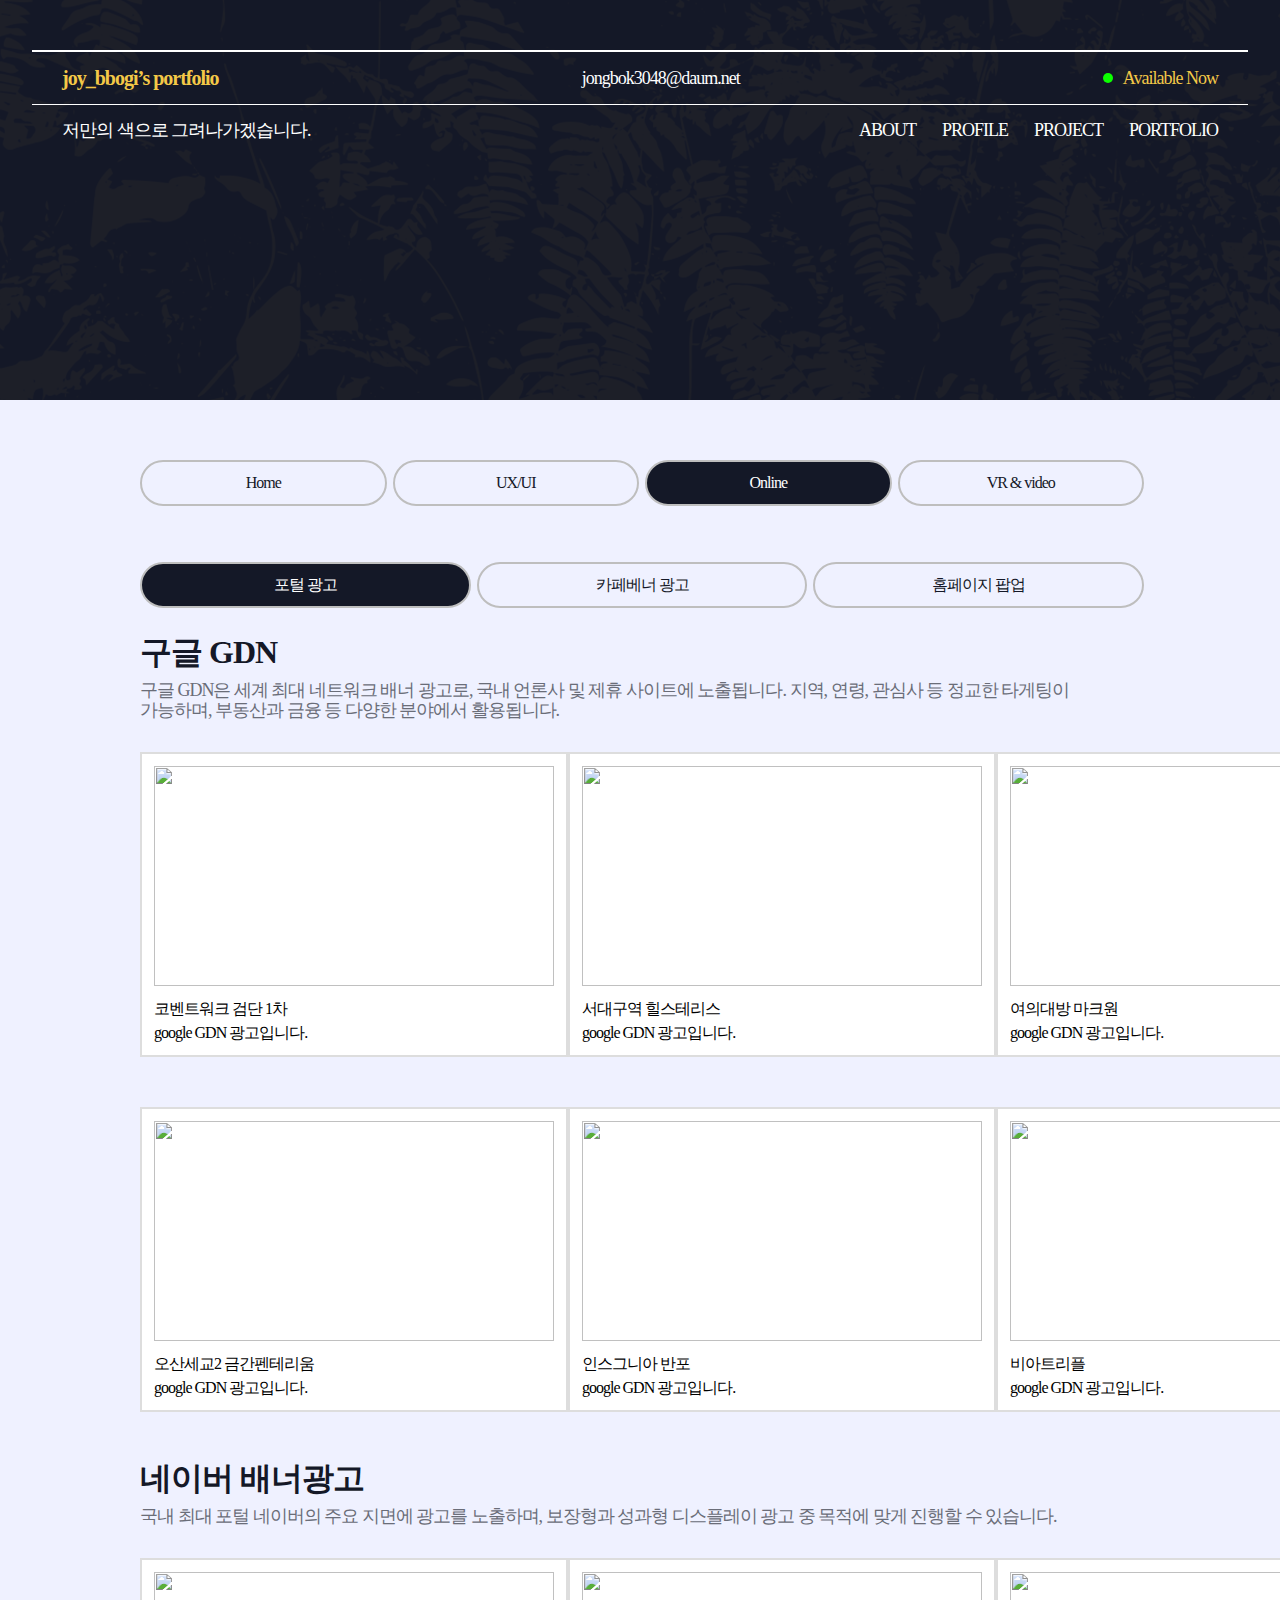
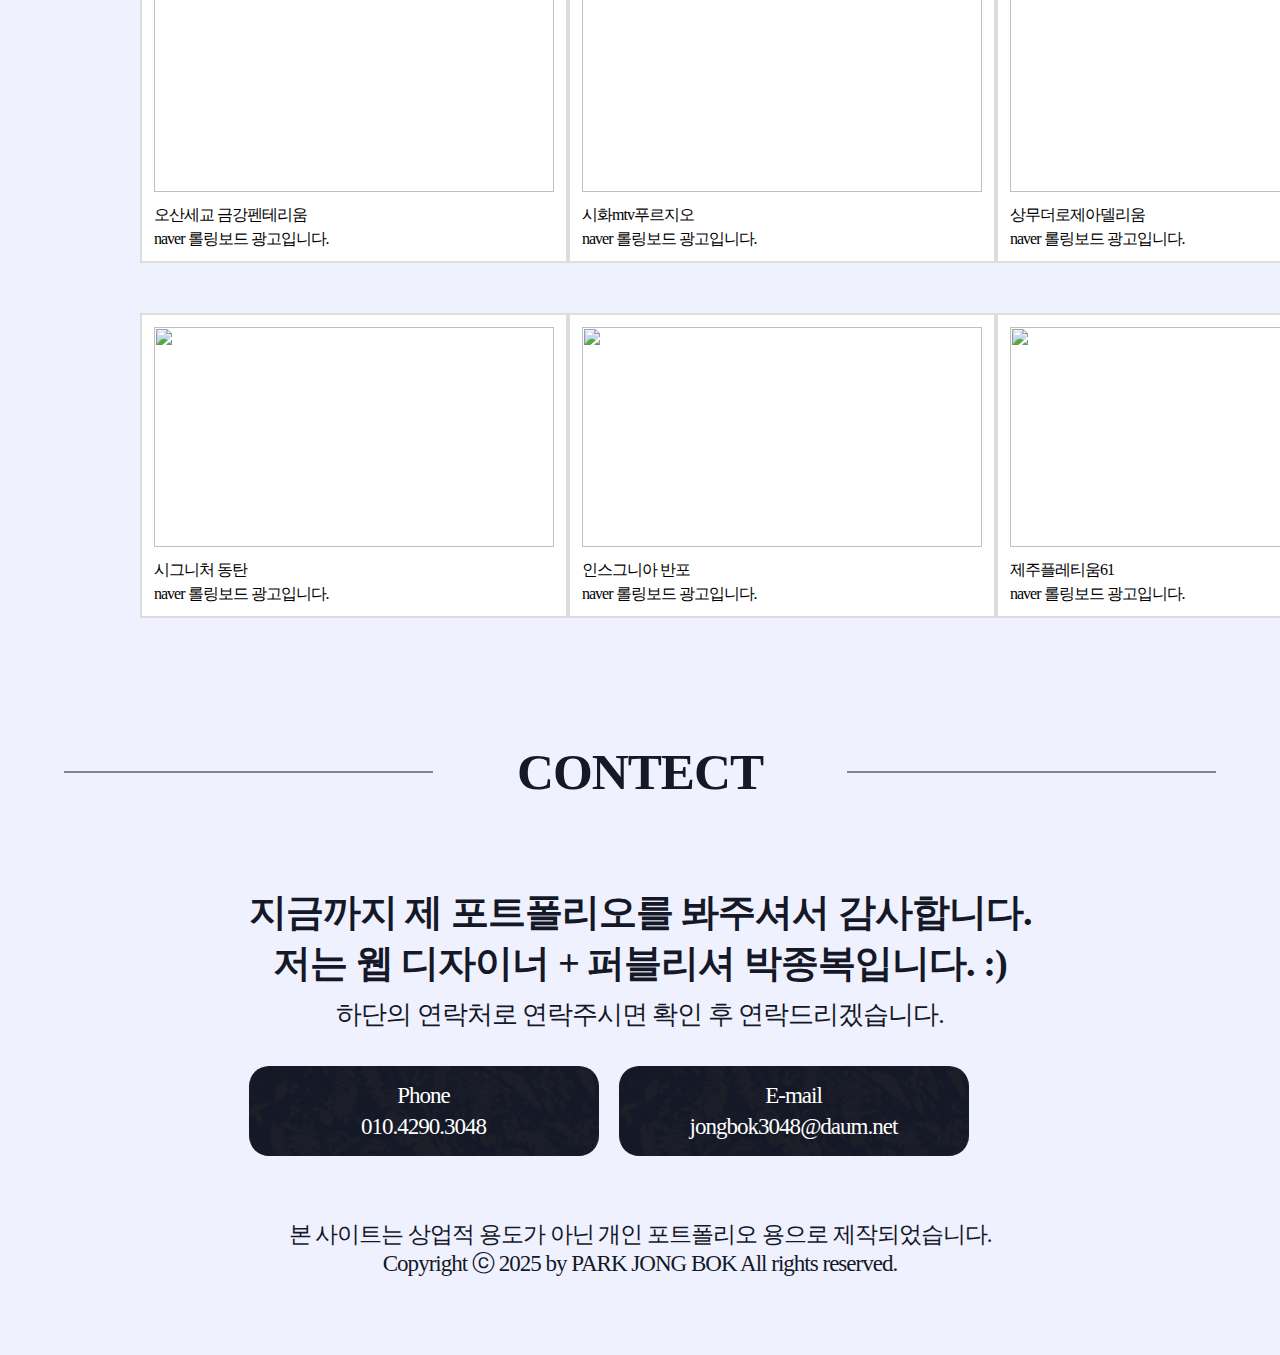
==== online.html @ bfc2c46c "Add files via upload" ====
<!DOCTYPE html>
<meta http-equiv="X-UA-Compatible" content="IE=edge" />
<meta name="viewport" content="width=device-width, initial-scale=1.0" />
<title>joy_bbogi’s portfolio</title>

<link rel="stylesheet" href="css/reset.css" />
<html lang="ko">
  <head>
    <meta charset="UTF-8" />
    <link rel="stylesheet" href="css/slick.css" />
    <link rel="stylesheet" href="css/common.css" />
    <link rel="stylesheet" hre f="css/style.css" />
    <link rel="stylesheet" href="css/sub.css" />
    <link rel="stylesheet" href="css/media.css" />

    <meta property="og:image" content="../meta/thumb.jpg" />
    <link rel="shortcut icon" href="../meta/favicon.ico" />

    <script src="js/jquery-3.6.0.min.js"></script>
    <link
      href="https://cdnjs.cloudflare.com/ajax/libs/font-awesome/4.7.0/css/font-awesome.css"
    />

    <script src="js/slick.min.js"></script>
    <script src="js/EC_scroll.js"></script>
    <script src="js/scroll_event_plus.js"></script>
    <script src="js/common.js"></script>
    <script src="js/main.js"></script>
  </head>
  <body>
    <div class="overlay"></div>
    <div class="wrep">
      <!-- header -->
      <header class="header" id="common">
        <div class="inner">
          <div class="hea_top">
            <h2>joy_bbogi’s portfolio</h2>
            <a href="mailto:jongbok3048@daum.net" class="mail">
              jongbok3048@daum.net
            </a>
            <div class="online">
              <span></span>
              <h2>Available Now</h2>
            </div>
          </div>
          <div class="hea_btm">
            <h3>저만의 색으로 그려나가겠습니다.</h3>
            <ul class="menu">
              <li><a href="#item_pop1">about</a></li>
              <li><a href="#item_pop2">profile</a></li>
              <li><a href="#item_pop3">Project</a></li>
              <li><a href="#item_pop4">Portfolio</a></li>
            </ul>
          </div>
        </div>
      </header>

      <section class="sub">
        <div class="sub_top"></div>

        <div class="smenu">
          <ul>
            <li class=""><a href="index.html">Home</a></li>
            <li class="">
              <a href="uiux_publishing.html">UX/UI </a>
            </li>
            <li class="on"><a href="online.html">Online</a></li>
            <li class="">
              <a href="production.html">VR & video </a>
            </li>
          </ul>
        </div>

        <!-- stab -->
        <div class="stab onlines_tab">
          <ul>
            <li class="on"><a href="#portal">포털 광고</a></li>
            <li><a href="#banner">카페베너 광고</a></li>
            <li><a href="#popup">홈페이지 팝업</a></li>
          </ul>
        </div>

        <div class="page online_page">
          <!-- 포털 광고 -->
          <div class="onlineItem portal" id="portal">
            <!-- 포텔사이트 온라인 광고 -->
            <div class="portal_cont">
              <!-- google -->
              <div class="portal_desc">
                <!-- 구글 GDN -->
                <div class="title">
                  <h2>구글 GDN</h2>
                  <p>
                    구글 GDN은 세계 최대 네트워크 배너 광고로, 국내 언론사 및
                    제휴 사이트에 노출됩니다. <br />
                    지역, 연령, 관심사 등 정교한 타게팅이 가능하며, 부동산과
                    금융 등 다양한 분야에서 활용됩니다.
                  </p>
                </div>

                <div class="items">
                  <a hr ef="#item01" class="item" data-popup="onlinePopup01">
                    <img src="sub/online/google/sm_gdn01.jpg" alt="" />
                    <h4>코벤트워크 검단 1차</h4>
                    <p>google GDN 광고입니다.</p>
                  </a>
                  <a hr ef="#item02" class="item" data-popup="onlinePopup02">
                    <img src="sub/online/google/sm_gdn02.jpg" alt="" />
                    <h4>서대구역 힐스테리스</h4>
                    <p>google GDN 광고입니다.</p>
                  </a>
                  <a hr ef="#item03" class="item" data-popup="onlinePopup03">
                    <img src="sub/online/google/sm_gdn03.jpg" alt="" />
                    <h4>여의대방 마크원</h4>
                    <p>google GDN 광고입니다.</p>
                  </a>
                </div>

                <div class="items">
                  <a hr ef="#item04" class="item" data-popup="onlinePopup04">
                    <img src="sub/online/google/sm_gdn04.jpg" alt="" />
                    <h4>오산세교2 금간펜테리움</h4>
                    <p>google GDN 광고입니다.</p>
                  </a>
                  <a hr ef="#item05" class="item" data-popup="onlinePopup05">
                    <img src="sub/online/google/sm_gdn05.jpg" alt="" />
                    <h4>인스그니아 반포</h4>
                    <p>google GDN 광고입니다.</p>
                  </a>
                  <a hr ef="#item06" class="item" data-popup="onlinePopup06">
                    <img src="sub/online/google/sm_gdn06.jpg" alt="" />
                    <h4>비아트리플</h4>
                    <p>google GDN 광고입니다.</p>
                  </a>
                </div>

                <!-- 네이버 배너광고 -->
                <div class="title">
                  <h2>네이버 배너광고</h2>
                  <p>
                    국내 최대 포털 네이버의 주요 지면에 광고를 노출하며, <br />
                    보장형과 성과형 디스플레이 광고 중 목적에 맞게 진행할 수
                    있습니다.
                  </p>
                </div>

                <div class="items">
                  <a hr ef="#item07" class="item" data-popup="onlinePopup07">
                    <img src="sub/online/naver/sm_rolling01.png" alt="" />
                    <h4>오산세교 금강펜테리움</h4>
                    <p>naver 롤링보드 광고입니다.</p>
                  </a>
                  <a hr ef="#item08" class="item" data-popup="onlinePopup08">
                    <img src="sub/online/naver/sm_rolling02.png" alt="" />
                    <h4>시화mtv푸르지오</h4>
                    <p>naver 롤링보드 광고입니다.</p>
                  </a>
                  <a hr ef="#item09" class="item" data-popup="onlinePopup09">
                    <img src="sub/online/naver/sm_rolling03.png" alt="" />
                    <h4>상무더로제아델리움</h4>
                    <p>naver 롤링보드 광고입니다.</p>
                  </a>
                </div>

                <div class="items">
                  <a hr ef="#item10" class="item" data-popup="onlinePopup10">
                    <img src="sub/online/naver/sm_rolling04.png" alt="" />
                    <h4>시그니처 동탄</h4>
                    <p>naver 롤링보드 광고입니다.</p>
                  </a>
                  <a hr ef="#item11" class="item" data-popup="onlinePopup11">
                    <img src="sub/online/naver/sm_rolling05.png" alt="" />
                    <h4>인스그니아 반포</h4>
                    <p>naver 롤링보드 광고입니다.</p>
                  </a>
                  <a hr ef="#item12" class="item" data-popup="onlinePopup12">
                    <img src="sub/online/naver/sm_rolling06.png" alt="" />
                    <h4>제주플레티움61</h4>
                    <p>naver 롤링보드 광고입니다.</p>
                  </a>
                </div>
              </div>
            </div>
          </div>

          <!-- 베너 광고 -->
          <div class="onlineItem banner" id="banner">
            <div class="title">
              <h2>카페/블로그 광고</h2>
              <p>
                카페와 블로그를 활용하여 원하는 정보와 내용을 자연스럽게
                전달합니다.
              </p>
            </div>

            <div class="banner_item">
              <a href="#bannerPopup01" class="item">
                <img src="sub/online/banner/sm_cafe01.jpg" alt="" />
                <h4>대덕수청지구 중흥s클래스</h4>
                <p>naver cafe 아름집베너 광고입니다.</p>
              </a>

              <a href="#bannerPopup02" class="item">
                <img src="sub/online/banner/sm_cafe02.jpg" alt="" />
                <h4>여의대방 더 마크원</h4>
                <p>naver cafe 아름집베너 광고입니다.</p>
              </a>
            </div>

            <div class="banner_item">
              <a href="#bannerPopup03" class="item">
                <img src="sub/online/banner/sm_cafe03.jpg" alt="" />
                <h4>시화mtv푸르지오</h4>
                <p>naver cafe 아름집베너 광고입니다.</p>
              </a>

              <a href="#bannerPopup04" class="item">
                <img src="sub/online/banner/sm_cafe04.jpg" alt="" />
                <h4>다산유보라</h4>
                <p>naver cafe 아름집베너 광고입니다.</p>
              </a>
            </div>

            <div class="banner_item">
              <a href="#bannerPopup05" class="item">
                <img src="sub/online/banner/sm_cafe05.jpg" alt="" />
                <h4>인시그니아 반포</h4>
                <p>naver cafe 아름집베너 광고입니다.</p>
              </a>

              <a href="#bannerPopup06" class="item">
                <img src="sub/online/banner/sm_cafe06.jpg" alt="" />
                <h4>호반베르디움 스테이원</h4>
                <p>naver cafe 아름집베너 광고입니다.</p>
              </a>
            </div>
          </div>

          <!-- popup 광고 -->
          <div class="onlineItem popup" id="popup">
            <div class="portal_desc" id="naver">
              <div class="items">
                <div class="item">
                  <img src="" alt="" />
                  <h4>제목</h4>
                </div>
                <div class="item">
                  <img src="" alt="" />
                  <h4>제목</h4>
                </div>
                <div class="item">
                  <img src="" alt="" />
                  <h4>제목</h4>
                </div>
              </div>

              <div class="items">
                <div class="item">
                  <img src="" alt="" />
                  <h4>제목</h4>
                </div>
                <div class="item">
                  <img src="" alt="" />
                  <h4>제목</h4>
                </div>
                <div class="item">
                  <img src="" alt="" />
                  <h4>제목</h4>
                </div>
              </div>
            </div>
          </div>
        </div>
      </section>

      <!-- 포털광고 -->
      <!-- onlinePopup01 -->
      <div class="pop_cont onlinePopup" id="onlinePopup01">
        <div class="close"></div>
        <div class="img-container">
          <img src="sub/online/google/gdn01.jpg" alt="" />
        </div>
      </div>
      <!-- onlinePopup02 -->
      <div class="pop_cont onlinePopup" id="onlinePopup02">
        <div class="close"></div>
        <div class="img-container">
          <img src="sub/online/google/gdn02.jpg" alt="" />
        </div>
      </div>
      <!-- onlinePopup03 -->
      <div class="pop_cont onlinePopup" id="onlinePopup03">
        <div class="close"></div>
        <div class="img-container">
          <img src="sub/online/google/gdn03.jpg" alt="" />
        </div>
      </div>
      <!-- onlinePopup04 -->
      <div class="pop_cont onlinePopup" id="onlinePopup04">
        <div class="close"></div>
        <div class="img-container">
          <img src="sub/online/google/gdn04.jpg" alt="" />
        </div>
      </div>
      <!-- onlinePopup05 -->
      <div class="pop_cont onlinePopup" id="onlinePopup05">
        <div class="close"></div>
        <div class="img-container">
          <img src="sub/online/google/gdn05.jpg" alt="" />
        </div>
      </div>
      <!-- onlinePopup06 -->
      <div class="pop_cont onlinePopup" id="onlinePopup06">
        <div class="close"></div>
        <div class="img-container">
          <img src="sub/online/google/gdn06.jpg" alt="" />
        </div>
      </div>
      <!-- onlinePopup07 -->
      <div class="pop_cont onlinePopup" id="onlinePopup07">
        <div class="close"></div>
        <div class="img-container">
          <img src="sub/online/naver/rolling01.jpg" alt="" />
        </div>
      </div>
      <!-- onlinePopup08 -->
      <div class="pop_cont onlinePopup" id="onlinePopup08">
        <div class="close"></div>
        <div class="img-container">
          <img src="sub/online/naver/rolling02.jpg" alt="" />
        </div>
      </div>
      <!-- onlinePopup09 -->
      <div class="pop_cont onlinePopup" id="onlinePopup09">
        <div class="close"></div>
        <div class="img-container">
          <img src="sub/online/naver/rolling03.jpg" alt="" />
        </div>
      </div>
      <!-- onlinePopup10 -->
      <div class="pop_cont onlinePopup" id="onlinePopup10">
        <div class="close"></div>
        <div class="img-container">
          <img src="sub/online/naver/rolling04.jpg" alt="" />
        </div>
      </div>
      <!-- onlinePopup11 -->
      <div class="pop_cont onlinePopup" id="onlinePopup11">
        <div class="close"></div>
        <div class="img-container">
          <img src="sub/online/naver/rolling05.jpg" alt="" />
        </div>
      </div>
      <!-- onlinePopup12 -->
      <div class="pop_cont onlinePopup" id="onlinePopup12">
        <div class="close"></div>
        <div class="img-container">
          <img src="sub/online/naver/rolling06.jpg" alt="" />
        </div>
      </div>

      <!-- 베너광고 -->
      <!-- bannerPopup01 -->
      <div class="pop_cont bannerPopup" id="bannerPopup01">
        <div class="close"></div>
        <div class="img-container">
          <img src="sub/online/banner/cafe01.jpg" alt="" />
        </div>
        <!-- <p>bannerPopup01</p> -->
      </div>
      <!-- bannerPopup02 -->
      <div class="pop_cont bannerPopup" id="bannerPopup02">
        <div class="close"></div>
        <div class="img-container">
          <img src="sub/online/banner/cafe02.jpg" alt="" />
        </div>
        <!-- <p>bannerPopup02</p> -->
      </div>
      <!-- bannerPopup03 -->
      <div class="pop_cont bannerPopup" id="bannerPopup03">
        <div class="close"></div>
        <div class="img-container">
          <img src="sub/online/banner/cafe03.jpg" alt="" />
        </div>
        <!-- <p>bannerPopup03</p> -->
      </div>
      <!-- bannerPopup04 -->
      <div class="pop_cont bannerPopup" id="bannerPopup04">
        <div class="close"></div>
        <div class="img-container">
          <img src="sub/online/banner/cafe04.jpg" alt="" />
        </div>
        <!-- <p>bannerPopup04</p> -->
      </div>
      <!-- bannerPopup05 -->
      <div class="pop_cont bannerPopup" id="bannerPopup05">
        <div class="close"></div>
        <div class="img-container">
          <img src="sub/online/banner/cafe05.jpg" alt="" />
        </div>
        <!-- <p>bannerPopup05</p> -->
      </div>
      <!-- bannerPopup06 -->
      <div class="pop_cont bannerPopup" id="bannerPopup06">
        <div class="close"></div>
        <div class="img-container">
          <img src="sub/online/banner/cafe06.jpg" alt="" />
        </div>
        <!-- <p>bannerPopup06</p> -->
      </div>

      <!-- Popup Overlay -->
      <div class="popup-overlay" id="popupOverlay"></div>

      <script>
        document.addEventListener("DOMContentLoaded", () => {
          // 팝업 관련 스크립트
          const items = document.querySelectorAll(".item");
          const popups = document.querySelectorAll(
            ".bannerPopup, .onlinePopup"
          ); // .bannerPopup과 .onlinePopup 모두 선택
          const overlay = document.getElementById("popupOverlay");

          items.forEach((item) => {
            item.addEventListener("click", (event) => {
              event.preventDefault();
              const popupId =
                item.getAttribute("data-popup") ||
                item.getAttribute("href").replace("#", ""); // data-popup 또는 href 속성에서 ID 추출
              const popup = document.getElementById(popupId);
              if (popup) {
                popup.style.display = "block";
                overlay.style.display = "block";
                document.body.classList.add("no-scroll");
              }
            });
          });

          const closeButtons = document.querySelectorAll(
            ".bannerPopup .close, .onlinePopup .close"
          ); // .bannerPopup과 .onlinePopup 닫기 버튼 선택
          closeButtons.forEach((button) => {
            button.addEventListener("click", closeAllPopups);
          });

          overlay.addEventListener("click", closeAllPopups);

          document.addEventListener("keydown", (event) => {
            if (event.key === "Escape") {
              closeAllPopups();
            }
          });

          function closeAllPopups() {
            popups.forEach((popup) => {
              popup.style.display = "none";
            });
            overlay.style.display = "none";
            document.body.classList.remove("no-scroll");
          }

          // .stab 탭 전환
          const tabs = document.querySelectorAll(".stab ul li");
          const itemsTabs = document.querySelectorAll(".onlineItem");

          tabs.forEach((tab) => {
            tab.addEventListener("click", (e) => {
              e.preventDefault();

              // 탭에서 활성화 상태 관리
              tabs.forEach((t) => t.classList.remove("on"));
              tab.classList.add("on");

              // 연결된 콘텐츠 보여주기
              const targetId = tab
                .querySelector("a")
                .getAttribute("href")
                .replace("#", "");
              itemsTabs.forEach((item) => {
                if (item.id === targetId) {
                  item.classList.add("active");
                } else {
                  item.classList.remove("active");
                }
              });
            });
          });

          // 초기 상태 설정
          document.querySelector(".onlineItem#portal").classList.add("active");

          // portal_change 탭 전환
          const portalTabs = document.querySelectorAll(".portal_change li");
          const portalDescs = document.querySelectorAll(".portal_cont .desc");

          portalTabs.forEach((tab) => {
            tab.addEventListener("click", (e) => {
              e.preventDefault();

              // portal_change 탭 활성화 상태 관리
              portalTabs.forEach((t) => t.classList.remove("on"));
              tab.classList.add("on");

              // 연결된 콘텐츠 보여주기
              const targetId = tab
                .querySelector("a")
                .getAttribute("href")
                .replace("#", "");
              portalDescs.forEach((desc) => {
                if (desc.id === targetId) {
                  desc.classList.add("active");
                } else {
                  desc.classList.remove("active");
                }
              });
            });
          });

          // 초기 상태 설정
          document
            .querySelector(".portal_cont .desc#google")
            .classList.add("active");
        });
      </script>

      <!-- footer -->
      <footer class="footer" id="common">
        <div class="inner">
          <div class="top_txt">
            <h2>contect</h2>
          </div>
          <div class="desc">
            <div class="title">
              <h3>
                지금까지 제 포트폴리오를 봐주셔서 감사합니다. <br />
                저는 웹 디자이너 + 퍼블리셔 박종복입니다. :)
              </h3>
              <p>하단의 연락처로 연락주시면 확인 후 연락드리겠습니다.</p>
            </div>
            <div class="items">
              <a href="tel:01042903048" class="item">
                <h4>Phone<br />010.4290.3048</h4>
              </a>
              <a href="mailto:jongbok3048@daum.net" class="item">
                <h4>E-mail<br />jongbok3048@daum.net</h4>
              </a>
            </div>
          </div>
          <div class="ad_min">
            <h3>
              본 사이트는 상업적 용도가 아닌 개인 포트폴리오 용으로
              제작되었습니다. <br />
              Copyright ⓒ 2025 by PARK JONG BOK All rights reserved.
            </h3>
          </div>
        </div>
      </footer>
    </div>
  </body>
</html>
---- css/common.css ----
/* Light 300 */
@font-face {
  font-family: "Pretendard";
  src: url("https://fastly.jsdelivr.net/gh/Project-Noonnu/noonfonts_2107@1.1/Pretendard-Light.woff")
    format("woff");
  font-weight: 300;
  font-style: normal;
}
/* Regular 400 */
@font-face {
  font-family: "Pretendard";
  src: url("https://fastly.jsdelivr.net/gh/Project-Noonnu/noonfonts_2107@1.1/Pretendard-Regular.woff")
    format("woff");
  font-weight: 400;
  font-style: normal;
}

/* Medium 500 */
@font-face {
  font-family: "Pretendard";
  src: url("https://fastly.jsdelivr.net/gh/Project-Noonnu/noonfonts_2107@1.1/Pretendard-Medium.woff")
    format("woff");
  font-weight: 500;
  font-style: normal;
}

/* Bold 700 */
@font-face {
  font-family: "Pretendard";
  src: url("https://fastly.jsdelivr.net/gh/Project-Noonnu/noonfonts_2107@1.1/Pretendard-Bold.woff")
    format("woff");
  font-weight: 700;
  font-style: normal;
}

/* Black 900 */
@font-face {
  font-family: "Pretendard";
  src: url("https://fastly.jsdelivr.net/gh/Project-Noonnu/noonfonts_2107@1.1/Pretendard-Black.woff")
    format("woff");
  font-weight: 900;
  font-style: normal;
}

@import url("https://fonts.googleapis.com/css2?family=Philosopher:ital,wght@0,400;0,700;1,400;1,700&display=swap");
/* font-family: "Philosopher", serif; */

.ani {
  opacity: 0;
  transform: translateY(15px);
  transition: all 1s;
}
.ani_T {
  opacity: 0;
  transform: translateY(-15px);
  transition: all 1s;
}
.ani_L {
  opacity: 0;
  transform: translateX(-15px);
  transition: all 1s;
}
.ani_R {
  opacity: 0;
  transform: translateX(15px);
  transition: all 1s;
}
.ani_O {
  opacity: 0;
  transition: all 1s;
}

.aniIn {
  opacity: 1;
  transform: translateY(0);
}
.aniIn_T {
  opacity: 1;
  transform: translateY(0);
}
.aniIn_L {
  opacity: 1;
  transform: translateX(0);
}
.aniIn_R {
  opacity: 1;
  transform: translateX(0);
}
.aniIn_O {
  opacity: 1;
}

.t-delay0_1 {
  transition-delay: 0.1s;
}
.t-delay0_2 {
  transition-delay: 0.2s;
}
.t-delay0_3 {
  transition-delay: 0.3s;
}
.t-delay0_4 {
  transition-delay: 0.4s;
}
.t-delay0_5 {
  transition-delay: 0.5s;
}
.t-delay0_6 {
  transition-delay: 0.6s;
}
.t-delay0_7 {
  transition-delay: 0.7s;
}
.t-delay0_8 {
  transition-delay: 0.8s;
}
.t-delay0_9 {
  transition-delay: 0.9s;
}
.t-delay1 {
  transition-delay: 1s;
}

::-webkit-scrollbar {
  width: 0px;
}

.no-scroll {
  overflow: hidden;
  height: 100%;
}

/* wrap */
html {
  height: 100%;
  font-family: "Pretendard";
  scroll-behavior: smooth;
  background: #eff1ff;
}
body {
  font-size: 16px;
  line-height: 1;
  letter-spacing: -1px;
  word-break: keep-all;
  color: #141827;
}
.wrep {
  width: 100%;
  max-width: 1920px;
  /* min-width: 1400px; */
  position: relative;
  margin: 0 auto;
  overflow: hidden;
}
section {
  width: 100%;
  max-width: 1920px;
  /* min-width: 1400px; */
  margin: 0 auto;
  position: relative;
  overflow: hidden;
}

a {
  text-decoration: none;
  color: #000;
}
#common {
  /* width: 100%; */
  max-width: 1920px;
  /* min-width: 1400px; */
  margin: 0 auto;
}

/* header */
.header {
  width: 100%;
  position: absolute;
  left: 50%;
  top: 50px;
  transform: translateX(-50%);
  z-index: 2222;

  color: white;
}
.header .inner {
  width: 95%;
  margin: 0 auto;
}
.header .hea_top {
  width: 100%;
  height: 52px;
  display: flex;
  justify-content: space-between;
  align-items: center;
  border-top: 2px solid white;
}
.header .hea_top h2 {
  font-size: 20px;
  font-weight: 700;
  margin-left: 30px;
  color: #f3c847;
}
.header .hea_top .mail {
  color: white;
  font-size: 18px;
  font-weight: 400;
}
.header .hea_top .online {
  display: flex;
  justify-content: center;
  align-items: center;
  margin-right: 30px;
}
.header .hea_top .online span {
  display: block;
  width: 10px;
  height: 10px;
  background: #0cff00;
  border-radius: 50px;
  margin-right: 10px;
}
.header .hea_top .online h2 {
  font-size: 18px;
  font-weight: 400;
  margin: 0;
}

.header .hea_btm {
  width: 100%;
  display: flex;
  justify-content: space-between;
  align-items: center;
  border-top: 1px solid white;
  padding-top: 16px;
}
.header .hea_btm h3 {
  margin-left: 30px;
  font-size: 18px;
  font-weight: 400;
}
.header .hea_btm .menu {
  margin-right: 30px;
  display: flex;
  justify-content: center;
  align-items: center;
}
.header .hea_btm .menu li {
  margin-left: 26px;
}
.header .hea_btm .menu li a {
  display: block;
  font-size: 18px;
  font-weight: 400;
  color: white;
  text-transform: uppercase;
  transition: 0.3s;
}
.header .hea_btm .menu li a:hover {
  color: #f3c847;
}

/* footer */
.footer {
  width: 83%;
  margin: 0 auto;
}
.footer .inner {
  width: 100%;
  margin: 0 auto;
  display: flex;
  justify-content: center;
  align-items: center;
  flex-direction: column;
  text-align: center;
  padding-bottom: 52px;
}
.footer .top_txt {
  width: 100%;
  margin-bottom: 62px;
  position: relative;
}
.footer .top_txt::after,
.footer .top_txt::before {
  content: "";
  position: absolute;
  top: 50%;
  transform: translateY(-50%);
  width: 40%;
  height: 1px;
  background: #141827;
}
.footer .top_txt::after {
  left: 0;
}
.footer .top_txt::before {
  right: 0;
}
.footer .top_txt h2 {
  font-size: 32px;
  font-weight: 700;
  font-family: "Philosopher", serif;
  text-transform: uppercase;
}

.footer .desc {
}
.footer .desc .title {
}
.footer .desc .title h3 {
  font-size: 20px;
  font-weight: 700;
  line-height: 26px;
}
.footer .desc .title p {
  font-size: 16px;
  font-weight: 400;
  margin: 16px 0 32px;
}

.footer .desc .items {
  width: 50vw;
  max-width: 960px;
  display: flex;
  justify-content: space-between;
  align-items: center;
  gap: 20px;
}
.footer .desc .items .item {
  flex: 1;
  height: 72px;
  border-radius: 20px;

  display: flex;
  justify-content: center;
  align-items: center;
  flex-direction: column;

  background: url("../image/foot_item.png") no-repeat center center;
  background-size: cover;
}
.footer .desc .items .item h4 {
  font-size: 16px;
  font-weight: 300;
  line-height: 20px;
  color: white;
}

.footer .ad_min {
  margin-top: 52px;
}
.footer .ad_min h3 {
  font-size: 15px;
  font-weight: 500;
  line-height: 25px;
}
---- css/sub.css ----
/* body의 스크롤을 비활성화 */
.no-scroll {
  overflow: hidden;
  height: 100vh; /* 뷰포트 높이에 고정 */
}
/* 팝업 배경 오버레이 */
.overlay {
  position: fixed;
  top: 0;
  left: 0;
  width: 100%;
  height: 100%;
  background: rgba(0, 0, 0, 0.5); /* 반투명 검정색 */
  z-index: 9998; /* 팝업 바로 아래에 위치 */
  opacity: 0; /* 기본 숨김 */
  pointer-events: none; /* 클릭 방지 */
  transition: opacity 0.3s ease; /* 부드러운 전환 */
}

/* 오버레이 활성화 */
.overlay.active {
  opacity: 1;
  pointer-events: auto;
}

.sub {
}
.sub_top {
  width: 100%;
  height: 400px;
  background: url("../image/sub_top.png");
  display: flex;
  justify-content: center;
  align-items: flex-end;
  animation: load_bg 2s both;
  animation-delay: 0.2s;
}

.sub_top .title {
  text-align: center;
  color: #ddd;
  margin-bottom: 5%;
  animation: load_bg 2s both;
  animation-delay: 1.5s;
}
.sub_top .title h2 {
  font-size: 36px;
  font-weight: 700;
  font-family: "Philosopher", serif;
  color: #f3c847;
}
.sub_top .title p {
  font-size: 20px;
  line-height: 26px;
  font-weight: 400;
  margin-top: 2%;
}

.smenu,
.stab {
  width: 1300px;
  height: 56px;
  margin: 100px auto 60px;
}
.stab {
  margin: -28px auto 60px;
}
.smenu ul,
.stab ul {
  width: 100%;
  height: 100%;
  display: flex;
  justify-content: space-between;
  align-items: center;
  gap: 20px;
}
.smenu ul li,
.stab ul li {
  flex: 1;
  height: 100%;
}
.smenu ul li a,
.stab ul li a {
  width: 100%;
  height: 100%;
  border-radius: 50px;
  background: #eff1ff;
  border: 2px solid #bebebe;

  display: flex;
  justify-content: center;
  align-items: center;

  font-size: 18px;
  font-weight: 500;
  color: #141827;

  transition: 0.35s;
}
.smenu ul li a:hover {
  color: white;
  background: #141827;
}
.smenu ul li.on a,
.stab ul li.on a {
  color: white;
  background: #141827;
}

.page {
  position: relative;
  width: 1300px;
  margin: 0 auto 10%;
  /* background: pink; */
  box-sizing: border-box;
}
.page .desc {
  width: 100%;
  display: flex;
  justify-content: space-between;
  align-items: center;
  margin-bottom: 3%;
}

.page .desc .item {
  width: 400px;
  height: 330px;
  text-align: center;
  border: 2px solid #ddd;
  transform: translate(0, 0);
  padding: 10px;
  background: white;
}
.page .vr_project {
  width: 100%;
}
.page .vr_project .desc {
  margin-bottom: 6%;
  margin-top: 32px;
}
.page .vr_project .desc.desc:last-child {
  margin-top: 0;
}
.page .vr_project .desc .item {
  width: 310px;
  height: 155px;
  border: none;
}
.page .desc .item a {
  width: 100%;
  height: 76%;

  display: block;
  transition: 0.5s;
}

/* .page .desc .item a:hover {
  transform: translate(-5px, -5px);
  box-shadow: 4px 4px 15px rgba(0, 0, 0, 0.2);
} */
.page .vr_project .desc .item a {
  height: 100%;
}
.page .desc .item a img {
  width: 100%;
  height: 100%;
  border: 2px solid #ddd;
}
.page .desc .item h3 {
  font-size: 18px;
  font-weight: 700;
  line-height: 18px;
  color: #141827;
  margin: 5% 0 4%;
}
.page .desc .item a.uiux_link {
  width: auto;
  height: auto;
  font-size: 16px;
  font-weight: 400;
  line-height: 16px;
  color: #141827;
  display: block;
}
.page .desc .item a.uiux_link:hover {
  transform: translate(0, 0);
  box-shadow: none;
}

/* 팝업 */
.item_pop {
  position: fixed;
  top: 50%;
  left: 50%;
  width: 1200px;
  height: 700px;
  background: white;
  transform: translate(-50%, -60%); /* 기본 위치 위로 약간 이동 */
  opacity: 0; /* 기본 숨김 */
  z-index: 9999;
  pointer-events: none; /* 클릭 방지 */
  transition: opacity 0.3s ease, transform 0.3s ease; /* 부드러운 전환 */
  padding: 2%;
}

/* 팝업 활성화 */
.item_pop[aria-hidden="false"] {
  opacity: 1;
  transform: translate(-50%, -50%); /* 원래 위치로 이동 */
  pointer-events: auto; /* 클릭 가능 */
}
.item_pop .content {
  width: 100%;
  height: 100%;
  overflow-y: auto; /* 세로 스크롤 활성화 */

  display: flex;
  justify-content: space-between;
  align-items: flex-start;
}
.item_pop .content img {
  width: 56%;
  /* margin: 50px; */
}

.item_pop .desc {
  position: sticky; /* 부모 요소의 경계를 기준으로 고정 */
  top: 0; /* 팝업의 상단에 고정 */
  width: 42%; /* desc의 너비 설정 */
  height: 100%; /* 팝업의 전체 높이 */
  padding: 0 20px 20px;
  box-sizing: border-box;
  overflow-y: auto; /* 내부 스크롤 활성화 (내용이 길 때) */
  background: white; /* 고정된 영역 강조 */
  border-left: 1px solid #ddd; /* 구분선 추가 */
}

.item_pop .close {
  position: absolute;
  right: 10px;
  top: 10px;
  width: 30px;
  height: 30px;
  background: #141827;
  cursor: pointer;
  z-index: 10000; /* 스크롤 영역 위로 */
  border-radius: 50px;
}
.item_pop .close::after,
.item_pop .close::before {
  content: "";
  position: absolute;
  left: 50%;
  top: 50%;
  width: 16px;
  height: 3px;
  border-radius: 50px;
  background: white;
}
.item_pop .close::after {
  transform: translate(-50%, -50%) rotate(45deg);
}
.item_pop .close::before {
  transform: translate(-50%, -50%) rotate(-45deg);
}

.item_pop .desc .title {
  font-size: 24px;
  font-weight: 700;
  color: #141827;
}
.item_pop .desc .title .txt {
  width: 90%;
  border-bottom: 2px solid #ddd;
  padding: 16px 0;
  text-align: start;
}
.item_pop .desc .title .txt01 h2 {
  font-size: 28px;
  font-weight: 700;
}
.item_pop .desc .title .txt02 h3 {
}
.item_pop .desc .title .txt02 p {
  font-size: 18px;
  font-weight: 400;
  line-height: 20px;
  color: #6a6d78;
  margin-top: 8px;
}

.item_pop .desc .items {
  width: 76%;
  font-size: 24px;
  font-weight: 700;
  color: #141827;
  margin-top: 14px;
  text-align: start;
}
.item_pop .desc .items h4 {
}
.item_pop .desc .items .link {
  width: 100%;

  display: flex;
  justify-content: center;
  align-items: center;
  gap: 10px;
  margin-top: 16px;
}
.item_pop .desc .items .link .item {
  flex: 1;
  height: 42px;
  background: white;
  display: flex;
  justify-content: center;
  align-items: center;
  border-radius: 50px;
  border: 1px solid #ddd;
  transition: 0.3s;
}
.item_pop .desc .items .link .item span {
  font-size: 16px;
  font-weight: 700;
  text-transform: uppercase;
  color: #141827;
  transition: 0.3s;
}
.item_pop .desc .items .link .item:hover {
  background: #141827;
}
.item_pop .desc .items .link .item:hover span {
  color: #ddd;
}

.item_pop .desc .title .txt01 h2,
.item_pop .desc .title .txt02 h3,
.item_pop .desc .title .txt02 p,
.item_pop .desc .items h4 {
  margin-left: 12px;
}

/* 팝업 닫기 버튼 */
.item_pop .close,
.closeBtn {
  position: absolute;
  top: 10px;
  right: 10px;
  width: 26px;
  height: 26px;
  background: #141827;
  cursor: pointer;
  border-radius: 50%;
}

.item_pop .close::after,
.item_pop .close::before,
.closeBtn::after,
.closeBtn::before {
  content: "";
  position: absolute;
  left: 50%;
  top: 50%;
  width: 12px;
  height: 2px;
  border-radius: 50px;
  background: white;
}
.item_pop .close::after,
.closeBtn::after {
  transform: translate(-50%, -50%) rotate(45deg);
}
.item_pop .close::before,
.closeBtn::before {
  transform: translate(-50%, -50%) rotate(-45deg);
}

/* 오버레이 */
.overlay {
  position: fixed;
  top: 0;
  left: 0;
  width: 100%;
  height: 100%;
  background: rgba(0, 0, 0, 0.5);
  z-index: 6666;
  opacity: 0;
  pointer-events: none;
  transition: opacity 0.3s ease;
}

/* 오버레이 활성화 */
.overlay.active {
  opacity: 1;
  pointer-events: auto;
}

.video_pop {
  width: 380px;
  height: 120px;
  display: flex;
  justify-content: center;
  align-items: center;
  text-align: center;
  flex-direction: column;
  border-radius: 8px;
}
.video_pop h2 {
  font-size: 24px;
  margin-bottom: 10px;
}
.video_pop p {
  margin-bottom: 20px;
}
.video_link {
  margin-top: 10px;
}
.video_link a {
  padding: 10px 20px;
  color: white;
  background: #141827;
  border-radius: 8px;
  margin: 0 5px;
}

/* 온라인 광고 */
.online_page {
}
.onlineItem {
  width: 100%;
  /* height: 100px; */
  display: none; /* 모든 항목을 숨김 */
}
.onlineItem.active {
  display: block; /* 활성화된 항목만 표시 */
}

/* portal_change */
.portal_change {
  width: 100%;
  display: flex;
  justify-content: space-between;
  align-items: center;
  gap: 20px;

  margin: 32px 0 0;
}
.portal_change li {
  flex: 1;
  text-align: center;
  line-height: 52px;
  border-bottom: 2px solid #ddd;
  cursor: pointer;
  transition: 0.3s;
}
.portal_change li.on {
  border-bottom: 2px solid #141827;
}
.portal_change li a {
  font-size: 20px;
  font-weight: 700;
}

/* portal */
.onlineItem.portal {
  /* background: pink; */
}

.onlineItem.portal .portal_cont {
  width: 100%;
  margin-top: 32px;
}

.onlineItem.portal .portal_cont .portal_desc {
  width: 100%;
  /* display: none;  */
}
.onlineItem.portal .portal_cont .portal_desc .title,
.onlineItem.banner .title {
  margin-bottom: 32px;
}
.onlineItem.portal .portal_cont .portal_desc .title h2,
.onlineItem.banner .title h2 {
  font-size: 32px;
  font-weight: 700;
}
.onlineItem.portal .portal_cont .portal_desc .title p,
.onlineItem.banner .title p {
  font-size: 18px;
  font-weight: 400;
  line-height: 20px;
  color: #6a6d78;
  margin-top: 12px;
}
.onlineItem.portal .portal_cont .portal_desc .title p br {
  display: none;
}

/*  .onlineItem.portal .portal_cont .portal_desc.active {
  display: block;
} */

.onlineItem.portal .portal_cont .portal_desc .items {
  width: 100%;
  display: flex;
  justify-content: space-between;
  align-items: center;
  margin-bottom: 5%;
}
.onlineItem.portal .portal_cont .portal_desc .items:last-child {
  margin-bottom: 0;
}

.onlineItem.portal .portal_cont .items .item {
  padding: 0;
  width: 400px;
  padding: 12px 12px 0 12px;
  border: 2px solid #ddd;
  background: white;
}
.onlineItem.portal .portal_cont .items .item img {
  width: 400px;
  height: 220px;
}
.onlineItem.portal .portal_cont .items .item h4,
.onlineItem.banner .banner_item .item h4 {
  margin: 12px 0 8px;
}
.onlineItem.portal .portal_cont .items .item p,
.onlineItem.banner .banner_item .item p {
  margin-bottom: 14px;
}
.onlineItem.banner .banner_item .item p {
  margin-left: 12px;
}

/* banner */
.onlineItem.banner {
  margin-top: 32px;
}
.onlineItem.banner .banner_item {
  width: 100%;
  display: flex;
  justify-content: space-between;
  align-items: center;
  gap: 20px;
}
.onlineItem.banner .banner_item .item {
  width: auto;
  height: auto;
  margin-bottom: 16px;
  border: 2px solid #ddd;
  background: white;
}

.onlineItem.banner .banner_item .item img {
  width: 620px;
  height: 200px;
  padding: 12px 12px 0 12px;
}
.onlineItem.banner .banner_item .item h4 {
  margin: 12px 0 12px 12px;
}

/* popup */
.popup {
  margin-top: 32px;
}
.popup .portal_desc {
}
.popup .portal_desc .items {
  width: 100%;
  display: flex;
  justify-content: space-between;
  align-items: center;
  margin-bottom: 2%;
}
.popup .portal_desc .items .item {
  width: 400px;
  padding: 12px 12px 0 12px;
  border: 2px solid #ddd;
}
.popup .portal_desc .items .item img {
  width: 400px;
  height: 320px;
  border: 2px solid #ddd;
}
.popup .portal_desc .items .item h4 {
  margin: 12px 0 12px 12px;
}

.pop_cont {
  display: none;
  position: fixed;
  top: 50%;
  left: 50%;
  transform: translate(-50%, -50%);
  width: 800px; /* 팝업 고정 너비 */
  height: 500px; /* 팝업 고정 높이 */
  background: white;
  box-shadow: 0 4px 8px rgba(0, 0, 0, 0.2);
  padding: 40px;
  border-radius: 8px;
  z-index: 1000;
  overflow: hidden; /* 팝업 안의 스크롤을 숨김 */
}

.pop_cont .img-container {
  width: 100%;
  height: 100%;
  overflow: auto; /* 이미지가 크면 스크롤 가능 */
}

.pop_cont img {
  width: 100%;
  /* max-width: 100%;  이미지가 가로로 넘치지 않게 */
  /* max-height: 100%; 이미지가 세로로 넘치지 않게 */
  display: block;
  margin: 0 auto;
}

.pop_cont .close {
  position: absolute;
  top: 10px;
  right: 10px;
  width: 26px;
  height: 26px;
  background: #141827;
  cursor: pointer;
  border-radius: 50%;
}

.pop_cont .close::before,
.pop_cont .close::after {
  content: "";
  position: absolute;
  left: 50%;
  top: 50%;
  width: 12px;
  height: 2px;
  background: white;
  border-radius: 50px;
}

.pop_cont .close::before {
  transform: translate(-50%, -50%) rotate(45deg);
}

.pop_cont .close::after {
  transform: translate(-50%, -50%) rotate(-45deg);
}

.popup-overlay {
  display: none;
  position: fixed;
  top: 0;
  left: 0;
  width: 100%;
  height: 100%;
  background: rgba(0, 0, 0, 0.5);
  z-index: 999;
}
---- css/media.css ----
@media all and (min-width: 1720px) and (max-width: 1860px) {
  .fixed_menu {
    width: 200px;
    height: 300px;

    padding: 15px;
  }
  .fixed_menu .title h3 {
    font-size: 22px;
  }
  .fixed_menu .title h3 span {
    width: 8px;
    height: 8px;

    margin-left: 6px;
  }
  .fixed_menu .title strong {
    font-size: 14px;
    margin-top: 8px;
  }
  .move_menu li {
    margin: 16px 0;
  }
  .move_menu li a .fa {
    font-size: 16px;
    margin-right: 6px;

    width: 17px;
  }
  .move_menu li a span {
    font-size: 16px;
  }
  .fixed_menu .ore {
    font-size: 11px;
    line-height: 15px;
  }

  /* history */
  .history .history_inner {
    width: 860px;
    margin-right: 18%;
  }

  /* project */
  .project_item .items {
    width: 760px;
  }
  .project_item .items:nth-child(2) {
    margin: 14px 0;
  }
  .project_item .items .item {
    width: 370px;
    height: 170px;
  }
  .project_item .items .item h3 {
    font-size: 18px;
    margin: 10px 0 8px;
  }
  .project_item .items .item p {
    font-size: 15px;
    line-height: 21px;
  }
}

@media all and (min-width: 1550px) and (max-width: 1719px) {
  .visual .desc .title {
  }
  .visual .desc .title h2 {
    font-size: 100px;
  }
  .visual .desc .title span {
    font-size: 32px;
  }

  /* fixed_menu */
  .fixed_menu {
    width: 200px;
    height: 300px;

    padding: 15px;
  }
  .fixed_menu .title h3 {
    font-size: 22px;
  }
  .fixed_menu .title h3 span {
    width: 8px;
    height: 8px;

    margin-left: 6px;
  }
  .fixed_menu .title strong {
    font-size: 14px;
    margin-top: 8px;
  }
  .move_menu li {
    margin: 16px 0;
  }
  .move_menu li a .fa {
    font-size: 16px;
    margin-right: 6px;

    width: 17px;
  }
  .move_menu li a span {
    font-size: 16px;
  }
  .fixed_menu .ore {
    font-size: 11px;
    line-height: 15px;
  }

  /* history */
  .history .history_inner {
    width: 760px;
    margin-right: 18%;
  }

  /* project */
  .project_item .items {
    width: 660px;
  }
  .project_item .items:nth-child(2) {
    margin: 14px 0;
  }
  .project_item .items .item {
    width: 320px;
    height: 160px;
  }
  .project_item .items .item h3 {
    font-size: 16px;
    margin: 10px 0 8px;
  }
  .project_item .items .item p {
    font-size: 14px;
    line-height: 20px;
  }

  /* portfolio */
  .portfolio {
  }
  .portfolio .inner {
    flex-direction: column;
  }
  .portfolio_item {
  }
  .portfolio_item .item {
    display: flex;
    justify-content: flex-start;
    align-items: center;
    margin-bottom: 100px;
  }
  .portfolio_item .item:last-child {
    margin-bottom: 0;
  }
  .portfolio_item .item .mockup {
    width: 320px;
    height: 226px;
    position: relative;
    margin-right: 30px;
  }
  .portfolio_item .item .mockup img {
  }
  .portfolio_item .item .mockup img.monitor {
    width: 92%;
  }
  .portfolio_item .item .mockup img.phone {
    width: 21%;
  }

  .portfolio_item .item .desc {
  }
  .portfolio_item .item .desc h3 {
    font-size: 20px;
    font-weight: 700;
  }
  .portfolio_item .item .desc h3 span {
    font-size: 12px;
  }
  .portfolio_item .item .desc .chapter {
    margin: 14px 0;
  }
  .portfolio_item .item .desc .chapter p {
    font-size: 14px;
    font-weight: 400;
    color: #6a6d78;
  }
  .portfolio_item .item .desc .chapter p:nth-child(2) {
    margin: 8px 0;
  }
  .portfolio_item .item .desc .chapter p span {
    font-size: 14px;
    font-weight: 400;
    color: #6a6d78;
  }

  .portfolio_item .link {
  }
}

@media all and (min-width: 1460px) and (max-width: 1549px) {
  .visual .desc .title {
  }
  .visual .desc .title h2 {
    font-size: 100px;
  }
  .visual .desc .title span {
    font-size: 32px;
  }

  /* fixed_menu */
  .fixed_menu {
    width: 200px;
    height: 300px;

    padding: 15px;
  }
  .fixed_menu .title h3 {
    font-size: 22px;
  }
  .fixed_menu .title h3 span {
    width: 8px;
    height: 8px;

    margin-left: 6px;
  }
  .fixed_menu .title strong {
    font-size: 14px;
    margin-top: 8px;
  }
  .move_menu li {
    margin: 16px 0;
  }
  .move_menu li a .fa {
    font-size: 16px;
    margin-right: 6px;

    width: 17px;
  }
  .move_menu li a span {
    font-size: 16px;
  }
  .fixed_menu .ore {
    font-size: 11px;
    line-height: 15px;
  }

  /* history */
  .history .history_inner {
    width: 700px;
    margin-right: 18%;
  }

  /* about */
  .about {
    width: 100%;
  }
  .about .title,
  .cont .inner {
    padding: 30px;
  }
  .cont .inner {
    margin-top: 70px;
  }
  .about .title h4 {
  }
  .about .title h4 strong {
  }

  .about .title h2 {
    font-size: 18px;
    margin: 26px 0 16px;
  }
  .about .desc {
  }
  .about .desc p {
    font-size: 16px;
    line-height: 22px;
    margin-bottom: 20px;
  }
  .about .desc p:last-child {
  }
  .about .desc p strong {
  }

  .about .link,
  .portfolio_item .link {
    margin-top: 30px;
  }
  .about .link span,
  .portfolio_item .link span {
    width: 24px;
    height: 24px;
  }
  .about .link span i,
  .portfolio_item .link span i {
    font-size: 12px;
    margin-left: 0px;
  }
  .about .link strong,
  .portfolio_item .link strong {
    font-size: 16px;
    font-weight: 700;
    margin-left: 8px;
  }

  /* profile */
  .profile {
  }
  .profile .inner {
  }
  .profile .top {
    margin-bottom: 32px;
  }
  .profile .top .potto {
    width: 200px;
    height: 200px;
    margin-right: 50px;
  }
  .profile .top .txt {
  }
  .profile .top .txt h2 {
    font-size: 20px;
  }
  .profile .top .txt .desc {
    margin: 14px 0 28px;
  }
  .profile .top .txt .desc p {
    font-size: 16px;
  }
  .profile .top .txt h3 {
    font-size: 16px;
    line-height: 24px;
  }
  .profile .top .txt h3 strong {
  }

  .profile .detail {
  }
  .profile .detail .item {
  }
  .profile .detail .item h2 {
    font-size: 20px;
    margin-bottom: 16px;
  }
  .profile .detail .item h3 {
    font-size: 16px;
    line-height: 22px;
  }
  .profile .detail .item h3:last-child {
  }
  .profile .detail .item h3 span {
  }
  .profile .detail .items {
    margin: 32px 0;
  }

  .profile .stack {
  }
  .profile .stack .item {
    margin-bottom: 16px;
  }
  .profile .stack .item:last-child {
  }
  .profile .stack .item strong {
    font-size: 16px;
  }
  .profile .stack .item img {
  }

  /* project */
  .project_item .items {
    width: 640px;
  }
  .project_item .items:nth-child(2) {
    margin: 14px 0;
  }
  .project_item .items .item {
    width: 310px;
    height: 140px;
  }
  .project_item .items .item h3 {
    font-size: 16px;
    margin: 10px 0 8px;
  }
  .project_item .items .item p {
    font-size: 14px;
    line-height: 20px;
  }

  /* portfolio */
  .portfolio {
  }
  .portfolio .inner {
    flex-direction: column;
  }
  .portfolio_item {
  }
  .portfolio_item .item {
    display: flex;
    justify-content: flex-start;
    align-items: center;
    margin-bottom: 100px;
  }
  .portfolio_item .item:last-child {
    margin-bottom: 0;
  }
  .portfolio_item .item .mockup {
    width: 320px;
    height: 226px;
    position: relative;
    margin-right: 30px;
  }
  .portfolio_item .item .mockup img {
  }
  .portfolio_item .item .mockup img.monitor {
    width: 92%;
  }
  .portfolio_item .item .mockup img.phone {
    width: 21%;
  }

  .portfolio_item .item .desc {
  }
  .portfolio_item .item .desc h3 {
    font-size: 20px;
    font-weight: 700;
  }
  .portfolio_item .item .desc h3 span {
    font-size: 12px;
  }
  .portfolio_item .item .desc .chapter {
    margin: 14px 0;
  }
  .portfolio_item .item .desc .chapter p {
    font-size: 14px;
    font-weight: 400;
    color: #6a6d78;
  }
  .portfolio_item .item .desc .chapter p:nth-child(2) {
    margin: 8px 0;
  }
  .portfolio_item .item .desc .chapter p span {
    font-size: 14px;
    font-weight: 400;
    color: #6a6d78;
  }

  .portfolio_item .link {
  }
}

/* 1460px */
@media all and (min-width: 720px) and (max-width: 1460px) {
  .visual .desc .title {
  }
  .visual .desc .title h2 {
    font-size: 7vw;
  }
  .visual .desc .title span {
    font-size: 2.3vw;
  }

  .scroll-downs {
    position: absolute;
    left: 50%;
    bottom: 36px;
    transform: translateX(-50%);
    margin: auto;

    width: 34px;
    height: 55px;
  }
  .mousey {
    width: 3px;
    padding: 10px 15px;
    height: 35px;
    border: 2px solid #fff;
    border-radius: 25px;
    opacity: 0.75;
    box-sizing: content-box;
  }
  .scroller {
    width: 3px;
    height: 10px;
    border-radius: 25%;
    background-color: #fff;
    animation: scroll 2.2s cubic-bezier(0.15, 0.41, 0.69, 0.94) infinite;
  }

  /* history */
  .history {
    width: 100%;
    background: #eff1ff;
    margin: 0 auto;
    padding: 17vw 0;
    overflow: visible;
    position: relative;

    display: flex;
    justify-content: center;
    align-items: center;
  }

  /* fixed_menu */
  .fixed_menu {
    width: 90vw;
    height: 1px;

    top: 3vw;
    left: 50%;
    transform: translateX(-50%);

    padding: 3vw;

    justify-content: space-between;
    align-items: center;
    flex-direction: row;
  }
  .fixed_menu .title h3 {
    font-size: 2vw;
  }
  .fixed_menu .title h3 span {
    width: 1vw;
    height: 1vw;

    margin-left: 1vw;
  }
  .fixed_menu .title strong {
    display: none;
  }
  .move_menu {
    display: flex;
    justify-content: center;
    align-self: center;
  }
  .move_menu li {
    margin: 0 0 0 1.5vw;
  }
  .move_menu li a .fa {
    display: none;
  }
  .move_menu li a span {
    font-size: 1.5vw;
  }
  .fixed_menu .ore {
    display: none;
  }

  /* history */
  .history .history_inner {
    width: 96%;
    margin-right: 0;
  }

  /* about */
  .about {
    width: 100%;
  }
  .about .title,
  .cont .inner {
    padding: 3.5vw;
  }
  .cont .inner {
    /* margin-top: 70px; */
  }
  .about .title h4 {
    font-size: 2vw;
  }
  .about .title h4 strong {
  }

  .about .title h2 {
    font-size: 2.2vw;
    margin: 26px 0 16px;
  }
  .about .desc {
  }
  .about .desc p {
    font-size: 1.5vw;
    line-height: 2vw;
    margin-bottom: 1.6vw;
  }
  .about .desc p br {
    display: none;
  }
  .about .desc p:last-child {
  }
  .about .desc p strong {
  }

  .about .link,
  .portfolio_item .link {
    margin-top: 2vw;
  }
  .about .link span,
  .portfolio_item .link span {
    width: 2vw;
    height: 2vw;
  }
  .about .link span i,
  .portfolio_item .link span i {
    font-size: 0.8vw;
    margin: 0.2vw 0 0 0;
  }
  .about .link strong,
  .portfolio_item .link strong {
    font-size: 1.5vw;
    font-weight: 700;
    margin-left: 1vw;
  }

  /* profile */
  .profile {
  }
  .profile .inner {
  }
  .profile .top {
    margin-bottom: 32px;
  }
  .profile .top .potto {
    width: 25vw;
    height: 25vw;
    margin-right: 6vw;
  }
  .profile .top .txt {
  }
  .profile .top .txt h2 {
    font-size: 3vw;
  }
  .profile .top .txt .desc {
    margin: 1vw 0 2vw;
  }
  .profile .top .txt .desc p {
    font-size: 1.6vw;
    line-height: 3vw;
  }
  .profile .top .txt h3 {
    font-size: 2vw;
    line-height: 2.4vw;
  }
  .profile .top .txt h3 br {
    /* display: none; */
  }
  .profile .top .txt h3 strong {
  }

  .profile .detail {
  }
  .profile .detail .item {
  }
  .profile .detail .item h2 {
    font-size: 2.4vw;
    margin-bottom: 3vw;
  }
  .profile .detail .item h3 {
    font-size: 1.8vw;
    line-height: 0;
    margin-bottom: 3vw;
  }
  .profile .detail .item h3 br {
    display: none;
  }
  .profile .detail .item h3:last-child {
  }
  .profile .detail .item h3 span {
  }
  .profile .detail .items {
    margin: 5vw 0;
  }
  .profile .detail .items .item {
    margin-right: 8vw;
  }

  .profile .stack {
    display: flex;
    justify-content: flex-start;
    align-items: flex-start;
    flex-direction: row;
  }
  .profile .stack .item {
    margin-bottom: 0;
    margin-right: 8vw;
  }
  .profile .stack .item:last-child {
  }
  .profile .stack .item strong {
    font-size: 1.5vw;
  }
  .profile .stack .item img {
    width: 13%;
  }

  /* project */
  .project {
  }
  .project .inner {
    width: 89vw;
    display: flex;
    justify-content: center;
    align-items: flex-start;
    /* flex-direction: ; */
  }
  .project .title,
  .portfolio .title {
  }
  .project .title h2,
  .portfolio .title h2 {
    font-size: 3vw;
  }
  .project .title p,
  .portfolio .title p {
    font-size: 2vw;
    margin-top: 1.6vw;
  }
  .project .title .line,
  .portfolio .title .line {
    width: 4vw;
    height: 0.6vw;
    margin: 3vw 0;
  }

  .project_item {
    width: 100%;
  }
  .project_item .items {
    width: 100%;
    display: flex;
    justify-content: space-between;
    align-items: center;
  }
  .project_item .items:nth-child(2) {
    margin: 1.6vw 0;
  }
  .project_item .items .item {
    width: 43.5vw;
    height: 20vw;
  }
  .project_item .items .item img {
    width: 2vw;
  }
  .project_item .items .item h3 {
    font-size: 2.3vw;
    margin: 2vw 0 1.5vw;
  }
  .project_item .items .item p {
    font-size: 1.8vw;
    line-height: 2.3vw;
  }

  /* portfolio */
  .portfolio {
  }
  .portfolio .inner {
    flex-direction: column;
  }
  .portfolio_item {
  }
  .portfolio_item .item {
    display: flex;
    justify-content: flex-start;
    align-items: center;
    margin-bottom: 10vw;
  }
  .portfolio_item .item:last-child {
    margin-bottom: 0;
  }
  .portfolio_item .item .mockup {
    width: 32vw;
    height: 24vw;
    position: relative;
    margin-right: 5vw;
  }
  .portfolio_item .item .mockup img {
  }
  /* .portfolio_item .item .mockup img.monitor {
    width: 92%;
  }
  .portfolio_item .item .mockup img.phone {
    width: 21%;
  } */

  .portfolio_item .item .desc {
  }
  .portfolio_item .item .desc h3 {
    font-size: 3vw;
  }
  .portfolio_item .item .desc h3 span {
    font-size: 2vw;
  }
  .portfolio_item .item .desc .chapter {
    margin: 2vw 0;
  }
  .portfolio_item .item .desc .chapter p {
    font-size: 1.7vw;
    font-weight: 700;
    color: #6a6d78;
  }
  .portfolio_item .item .desc .chapter p:nth-child(2) {
    margin: 1.2vw 0;
  }
  .portfolio_item .item .desc .chapter p span {
    font-size: 1.7vw;

    margin-right: 2vw;
  }

  .portfolio_item .link {
  }

  /* footer */
  .footer {
    width: 90%;
    max-width: 720px;
  }
  .footer .inner {
    width: 100%;
    padding-bottom: 6vw;
  }
  .footer .top_txt {
    margin-bottom: 7vw;
  }
  .footer .top_txt::after,
  .footer .top_txt::before {
    width: 32%;
    height: 1px;
  }
  .footer .top_txt::after {
  }
  .footer .top_txt::before {
  }
  .footer .top_txt h2 {
    font-size: 4vw;
  }

  .footer .desc {
  }
  .footer .desc .title {
  }
  .footer .desc .title h3 {
    font-size: 3vw;
    line-height: 4vw;
  }
  .footer .desc .title p {
    font-size: 2vw;
    margin: 1vw 0 3vw;
  }

  .footer .desc .items {
    width: 100%;
    max-width: 720px;
    gap: 20px;
  }
  .footer .desc .items .item {
    flex: 1;
    height: 7vw;
  }
  .footer .desc .items .item h4 {
    font-size: 1.8vw;
    line-height: 2.4vw;
  }

  .footer .ad_min {
    margin-top: 5vw;
  }
  .footer .ad_min h3 {
    font-size: 1.8vw;
    line-height: 2.3vw;
  }

  /* .sub */
  .sub_top .title {
    text-align: center;
    color: #ddd;
    margin-bottom: 5%;
  }
  .sub_top .title h2 {
    font-size: 4vw;
    font-weight: 700;
  }
  .sub_top .title p {
    font-size: 2vw;
    line-height: 2.2vw;
    font-weight: 400;
    margin-top: 2%;
  }

  .smenu,
  .stab {
    width: 1000px;
    height: 42px;
    margin: 60px auto 32px;
  }
  .smenu ul,
  .stab ul {
    gap: 10px;
  }
  .smenu ul li,
  .stab ul li {
  }
  .smenu ul li a,
  .stab ul li a {
    font-size: 16px;
  }
  .smenu ul li.on a,
  .stab ul li.on a {
  }

  .page {
    width: 1000px;
  }
  .page .desc {
    width: 100%;
  }

  .page .desc .item {
    width: 320px;
    height: 200px;
    border: 1px solid #ddd;
  }
  .page .vr_project {
  }
  .page .vr_project .desc .item {
    width: 240px;
    height: 120px;
  }

  .page .desc .item:hover {
    transform: translate(-5px, -5px);
    box-shadow: 4px 4px 15px rgba(0, 0, 0, 0.2);
  }
  .page .desc .item a {
    width: 100%;
    height: 100%;
    display: block;
  }

  .page .desc .item a img {
    width: 100%;
    height: 100%;
  }
  .page .desc .item span {
    font-size: 18px;
    font-weight: 700;
    line-height: 20px;
    color: #141827;
    display: block;
    margin-top: 12px;
  }

  /* 팝업 */
  .item_pop {
    width: 80vw;
    height: 47vw;
    background: white;
  }

  .item_pop .content {
    display: flex;
    justify-content: space-between;
    align-items: flex-start;
  }
  .item_pop .content img {
    width: 50%;
  }

  .item_pop .desc {
    width: 48%; /* desc의 너비 설정 */
  }

  .item_pop .desc .title {
    font-size: 20px;
    font-weight: 700;
    color: #141827;
  }
  .item_pop .desc .title .txt {
    width: 90%;
    border-bottom: 2px solid #ddd;
    padding: 16px 0;
  }
  .item_pop .desc .title .txt01 h2 {
    font-size: 24px;
    font-weight: 700;
  }
  .item_pop .desc .title .txt02 h3 {
  }
  .item_pop .desc .title .txt02 p {
    font-size: 18px;
    font-weight: 400;
    line-height: 20px;
    color: #6a6d78;
    margin-top: 8px;
  }

  .item_pop .desc .items {
    width: 76%;
    font-size: 24px;
    font-weight: 700;
    color: #141827;
    margin-top: 14px;
  }
  .item_pop .desc .items h4 {
    font-size: 20px;
  }
  .item_pop .desc .items .link {
    width: 80%;

    display: flex;
    justify-content: center;
    align-items: center;
    gap: 10px;
    margin-top: 16px;
  }
  .item_pop .desc .items .link .item {
    flex: 1;
    height: 36px;
    background: white;
    display: flex;
    justify-content: center;
    align-items: center;
    border-radius: 50px;
    border: 1px solid #ddd;
    transition: 0.3s;
  }
  .item_pop .desc .items .link .item span {
    font-size: 14px;
    font-weight: 700;
    text-transform: uppercase;
    color: #141827;
    transition: 0.3s;
  }
  .item_pop .desc .items .link .item:hover {
    background: #141827;
  }
  .item_pop .desc .items .link .item:hover span {
    color: #ddd;
  }

  .item_pop .desc .title .txt01 h2,
  .item_pop .desc .title .txt02 h3,
  .item_pop .desc .title .txt02 p,
  .item_pop .desc .items h4 {
    margin-left: 12px;
  }
}

/* max-width: 720px */
@media all and (max-width: 719px) {
  .header {
    width: 100%;
    position: absolute;
    left: 50%;
    top: 50px;
    transform: translateX(-50%);
    z-index: 2222;

    color: white;
  }
  .header .inner {
    width: 95%;
    margin: 0 auto;
  }
  .header .hea_top {
    width: 100%;
    height: 10vw;
  }
  .header .hea_top h2 {
    font-size: 3.8vw;
    margin-left: 2vw;
  }
  .header .hea_top .mail {
    display: none;
  }
  .header .hea_top .online {
    display: flex;
    justify-content: center;
    align-items: center;
    margin-right: 2vw;
  }
  .header .hea_top .online span {
    width: 1.6vw;
    height: 1.6vw;
    margin-right: 10px;
  }
  .header .hea_top .online h2 {
    font-size: 3.8vw;
  }

  .header .hea_btm {
    display: none;
  }

  .visual .desc .title {
  }
  .visual .desc .title h2 {
    font-size: 17.5vw;
  }
  .visual .desc .title span {
    font-size: 6vw;
  }
  .visual .desc .line {
    width: 13%;
    height: 3px;
  }
  .visual .desc .line.line01::after,
  .visual .desc .line.line02::before {
    content: "";
    position: absolute;
    top: 50%;
    transform: translateY(-50%);
    width: 11px;
    height: 11px;
    background: #f3c847;
    border-radius: 50px;
  }
  .visual .desc .line.line01::after {
    right: 0;
  }
  .visual .desc .line.line02::before {
    left: 0;
  }

  .scroll-downs {
    position: absolute;
    left: 50%;
    bottom: 36px;
    transform: translateX(-50%);
    margin: auto;

    width: 34px;
    height: 55px;
  }
  .mousey {
    width: 3px;
    padding: 10px 15px;
    height: 35px;
    border: 2px solid #fff;
    border-radius: 25px;
    opacity: 0.75;
    box-sizing: content-box;
  }
  .scroller {
    width: 3px;
    height: 10px;
    border-radius: 25%;
    background-color: #fff;
    animation: scroll 2.2s cubic-bezier(0.15, 0.41, 0.69, 0.94) infinite;
  }

  /* history */
  .history {
    width: 100%;
    background: #eff1ff;
    margin: 0 auto;
    padding: 25vw 0;
    overflow: visible;
    position: relative;

    display: flex;
    justify-content: center;
    align-items: center;
  }

  /* fixed_menu */
  .fixed_menu {
    width: 90vw;
    height: 1px;

    top: 3vw;
    left: 50%;
    transform: translateX(-50%);

    padding: 5vw 3vw;

    justify-content: space-between;
    align-items: center;
    flex-direction: row;
  }
  .fixed_menu .title h3 {
    font-size: 4vw;
  }
  .fixed_menu .title h3 span {
    width: 2vw;
    height: 2vw;

    margin-left: 2.5vw;
  }
  .fixed_menu .title strong {
    display: none;
  }
  .move_menu {
    display: flex;
    justify-content: center;
    align-self: center;
  }
  .move_menu li {
    margin: 0 0 0 2vw;
  }
  .move_menu li a .fa {
    display: none;
  }
  .move_menu li a span {
    font-size: 3.2vw;
  }
  .fixed_menu .ore {
    display: none;
  }

  /* history */
  .history .history_inner {
    width: 96%;
    margin-right: 0;
  }

  /* about */
  .about {
    width: 100%;
  }
  .about .title,
  .cont .inner {
    padding: 3.5vw;
  }
  .cont .inner {
    /* margin-top: 70px; */
  }
  .about .title h4 {
    font-size: 3vw;
  }
  .about .title h4 strong {
  }

  .about .title h2 {
    font-size: 4vw;
    line-height: 4.5vw;
    margin: 3vw 0 4.5vw;
  }
  .about .desc {
  }
  .about .desc p {
    font-size: 3.4vw;
    line-height: 4.4vw;
    margin-bottom: 5vw;
  }
  .about .desc p br {
    display: none;
  }
  .about .desc p:last-child {
  }
  .about .desc p strong {
  }

  .about .link,
  .portfolio_item .link {
    margin-top: 8vw;
  }
  .about .link span,
  .portfolio_item .link span {
    width: 5vw;
    height: 5vw;
  }
  .about .link span i,
  .portfolio_item .link span i {
    font-size: 2vw;
    margin: 0.2vw 0 0 0;
  }
  .about .link strong,
  .portfolio_item .link strong {
    font-size: 4vw;
    font-weight: 700;
    margin-left: 3vw;
  }

  /* profile */
  .profile {
  }
  .profile .inner {
  }
  .profile .top {
    margin-bottom: 32px;
  }
  .profile .top .potto {
    width: 32vw;
    height: 32vw;
    margin-right: 5vw;
  }
  .profile .top .txt {
  }
  .profile .top .txt h2 {
    font-size: 4vw;
  }
  .profile .top .txt .desc {
    margin: 2vw 0;
  }
  .profile .top .txt .desc p {
    font-size: 2.6vw;
    line-height: 3.2vw;
  }
  .profile .top .txt h3 {
    font-size: 2.85vw;
    line-height: 3.4vw;
  }
  .profile .top .txt h3 br {
    /* display: none; */
  }
  .profile .top .txt h3 strong {
  }

  .profile .detail {
  }
  .profile .detail .item {
  }
  .profile .detail .item h2 {
    font-size: 4vw;
    margin-bottom: 3vw;
  }
  .profile .detail .item h3 {
    font-size: 3.2vw;
  }
  .profile .detail .item h3 br {
  }
  .profile .detail .item h3:last-child {
  }
  .profile .detail .item h3 span {
  }
  .profile .detail .items {
    margin: 5vw 0;
  }
  .profile .detail .items .item {
    margin-right: 8vw;
  }

  .profile .stack {
    display: flex;
    justify-content: flex-start;
    align-items: flex-start;
    flex-direction: column;
  }
  .profile .stack .item {
    margin-bottom: 3vw;
    margin-right: 8vw;
  }
  .profile .stack .item:last-child {
    margin-bottom: 0;
  }
  .profile .stack .item strong {
    font-size: 3vw;
  }
  .profile .stack .item img {
    width: 13%;
  }

  /* project */
  .project {
  }
  .project .inner {
    width: 89vw;
    display: flex;
    justify-content: center;
    align-items: flex-start;
    /* flex-direction: ; */
  }
  .project .title,
  .portfolio .title {
  }
  .project .title h2,
  .portfolio .title h2 {
    font-size: 5vw;
  }
  .project .title p,
  .portfolio .title p {
    font-size: 4vw;
    margin-top: 1.6vw;
  }
  .project .title .line,
  .portfolio .title .line {
    width: 6vw;
    height: 1vw;
    margin: 4vw 0;
  }

  .project_item {
    width: 100%;
  }
  .project_item .items {
    width: 100%;
    display: flex;
    justify-content: space-between;
    align-items: center;
    flex-direction: column;
    margin-bottom: 3vw;
  }
  .project_item .items:nth-child(2) {
    margin-bottom: 3vw;
  }
  .project_item .items .item {
    width: 100%;
    height: 36vw;
    margin-bottom: 3vw;
  }
  .project_item .items .item:last-child {
    margin-bottom: 0;
  }
  .project_item .items .item img {
    width: 2vw;
    display: none;
  }
  .project_item .items .item h3 {
    font-size: 6vw;
    margin: 2vw 0 1.5vw;
  }
  .project_item .items .item p {
    font-size: 3.6vw;
    line-height: 5vw;
  }
  .project_item .items:nth-child(3) .item:nth-child(1) {
    margin-bottom: 0;
  }
  .project_item .items:nth-child(3) .item:nth-child(2) {
    display: none;
  }

  /* portfolio */
  .portfolio {
  }
  .portfolio .inner {
    flex-direction: column;
  }
  .portfolio_item {
  }
  .portfolio_item .item {
    display: flex;
    justify-content: flex-start;
    align-items: center;
    margin-bottom: 10vw;
  }
  .portfolio_item .item:last-child {
    margin-bottom: 0;
  }
  .portfolio_item .item .mockup {
    width: 36vw;
    height: 27vw;
    position: relative;
    margin-right: 3.5vw;
  }
  .portfolio_item .item .mockup img {
  }
  /* .portfolio_item .item .mockup img.monitor {
      width: 92%;
    }
    .portfolio_item .item .mockup img.phone {
      width: 21%;
    } */

  .portfolio_item .item .desc {
  }
  .portfolio_item .item .desc h3 {
    font-size: 4vw;
  }
  .portfolio_item .item .desc h3 span {
    font-size: 2.6vw;
  }
  .portfolio_item .item .desc .chapter {
    margin: 2vw 0;
  }
  .portfolio_item .item .desc .chapter p {
    font-size: 2.6vw;
    font-weight: 700;
    color: #6a6d78;
  }
  .portfolio_item .item .desc .chapter p:nth-child(2) {
    margin: 1.2vw 0;
  }
  .portfolio_item .item .desc .chapter p span {
    font-size: 2.6vw;

    margin-right: 2vw;
  }

  .portfolio_item .link {
    margin-top: 4vw;
  }

  /* footer */
  .footer {
    width: 90%;
    /* max-width: 720px; */
  }
  .footer .inner {
    width: 100%;
    padding-bottom: 12vw;
  }
  .footer .top_txt {
    margin-bottom: 7vw;
  }
  .footer .top_txt::after,
  .footer .top_txt::before {
    width: 32%;
    height: 1px;
  }
  .footer .top_txt::after {
  }
  .footer .top_txt::before {
  }
  .footer .top_txt h2 {
    font-size: 6vw;
  }

  .footer .desc {
  }
  .footer .desc .title {
  }
  .footer .desc .title h3 {
    font-size: 4vw;
    line-height: 5.5vw;
  }
  .footer .desc .title p {
    font-size: 3.8vw;
    margin: 4vw 0 8vw;
  }

  .footer .desc .items {
    width: 100%;
    /* max-width: 720px; */
    gap: 20px;

    flex-direction: column;
  }
  .footer .desc .items .item {
    width: 80vw;
    /* height: 40vw; */
    padding: 3vw 0;
    border-radius: 50px;
  }
  .footer .desc .items .item h4 {
    font-size: 3.2vw;
    line-height: 3.8vw;
  }

  .footer .ad_min {
    margin-top: 8vw;
  }
  .footer .ad_min h3 {
    font-size: 3vw;
    line-height: 3.5vw;
  }

  /* .sub */
  .sub_top .title {
    margin-bottom: 15%;
  }
  .sub_top .title h2 {
    font-size: 8vw;
    font-weight: 700;
  }
  .sub_top .title p {
    font-size: 5vw;
    line-height: 5.5vw;
    font-weight: 400;
    margin-top: 2%;
  }

  .smenu,
  .stab {
    width: 95vw;
    height: 6vw;
    margin: 10vw auto 5vw;
  }
  .smenu ul,
  .stab ul {
    gap: 10px;
  }
  .smenu ul li,
  .stab ul li {
  }
  .smenu ul li a,
  .stab ul li a {
    font-size: 2.8vw;
  }
  .smenu ul li.on a,
  .stab ul li.on a {
  }

  .page {
    width: 95vw;
  }
  .page .desc {
    width: 100%;
    margin-bottom: 10vw;
  }

  .page .desc .item {
    width: 30.32vw;
    height: 19vw;
    border: 1px solid #ddd;
  }
  .page .vr_project {
  }
  .page .vr_project .desc .item {
    width: 22.5vw;
    height: 11vw;
  }
  .page .vr_project .desc .item a {
    width: 100%;
    height: 100%;
  }
  .page .vr_project .desc .item a img {
    width: 100%;
    height: 100%;
  }

  .page .desc .item:hover {
    transform: translate(-5px, -5px);
    box-shadow: 4px 4px 15px rgba(0, 0, 0, 0.2);
  }
  .page .desc .item a {
    width: 100%;
    height: 100%;
    display: block;
  }

  .page .desc .item a img {
    width: 100%;
    height: 100%;
  }
  .page .desc .item span {
    font-size: 2.5vw;
    font-weight: 700;
    line-height: 2.5vw;
    margin-top: 2vw;
  }

  /* 팝업 */
  .item_pop {
    width: 70vw;
    height: 130vw;
  }

  .item_pop .content {
    display: flex;
    justify-content: space-between;
    align-items: flex-start;
  }
  .item_pop .content img {
    width: 50%;
    display: none;
  }

  .item_pop .desc {
    width: 100%;
    border-left: 0;
    padding: 3vw;
  }

  .item_pop .desc .title {
    font-size: 4.5vw;
    font-weight: 700;
    color: #141827;
  }
  .item_pop .desc .title .txt {
    width: 100%;
    border-bottom: 2px solid #ddd;
    padding: 16px 0;
    text-align: start;
  }
  .item_pop .desc .title .txt01 h2 {
    font-size: 5vw;
    font-weight: 700;
  }
  .item_pop .desc .title .txt02 h3 {
  }
  .item_pop .desc .title .txt02 p {
    font-size: 3.5vw;
    font-weight: 400;
    line-height: 20px;
    color: #6a6d78;
    margin-top: 8px;
  }

  .item_pop .desc .items {
    width: 100%;
    margin-top: 5vw;
  }
  .item_pop .desc .items h4 {
    font-size: 4.5vw;
  }
  .item_pop .desc .items .link {
    width: 100%;

    display: flex;
    justify-content: center;
    align-items: center;
    gap: 10px;
    margin-top: 16px;
  }
  .item_pop .desc .items .link .item {
    flex: 1;
    height: 36px;
    background: white;
    display: flex;
    justify-content: center;
    align-items: center;
    border-radius: 50px;
    border: 1px solid #ddd;
    transition: 0.3s;
  }
  .item_pop .desc .items .link .item span {
    font-size: 14px;
    font-weight: 700;
    text-transform: uppercase;
    color: #141827;
    transition: 0.3s;
  }
  .item_pop .desc .items .link .item:hover {
    background: #141827;
  }
  .item_pop .desc .items .link .item:hover span {
    color: #ddd;
  }

  .item_pop .desc .title .txt01 h2,
  .item_pop .desc .title .txt02 h3,
  .item_pop .desc .title .txt02 p,
  .item_pop .desc .items h4 {
    margin-left: 12px;
  }
}
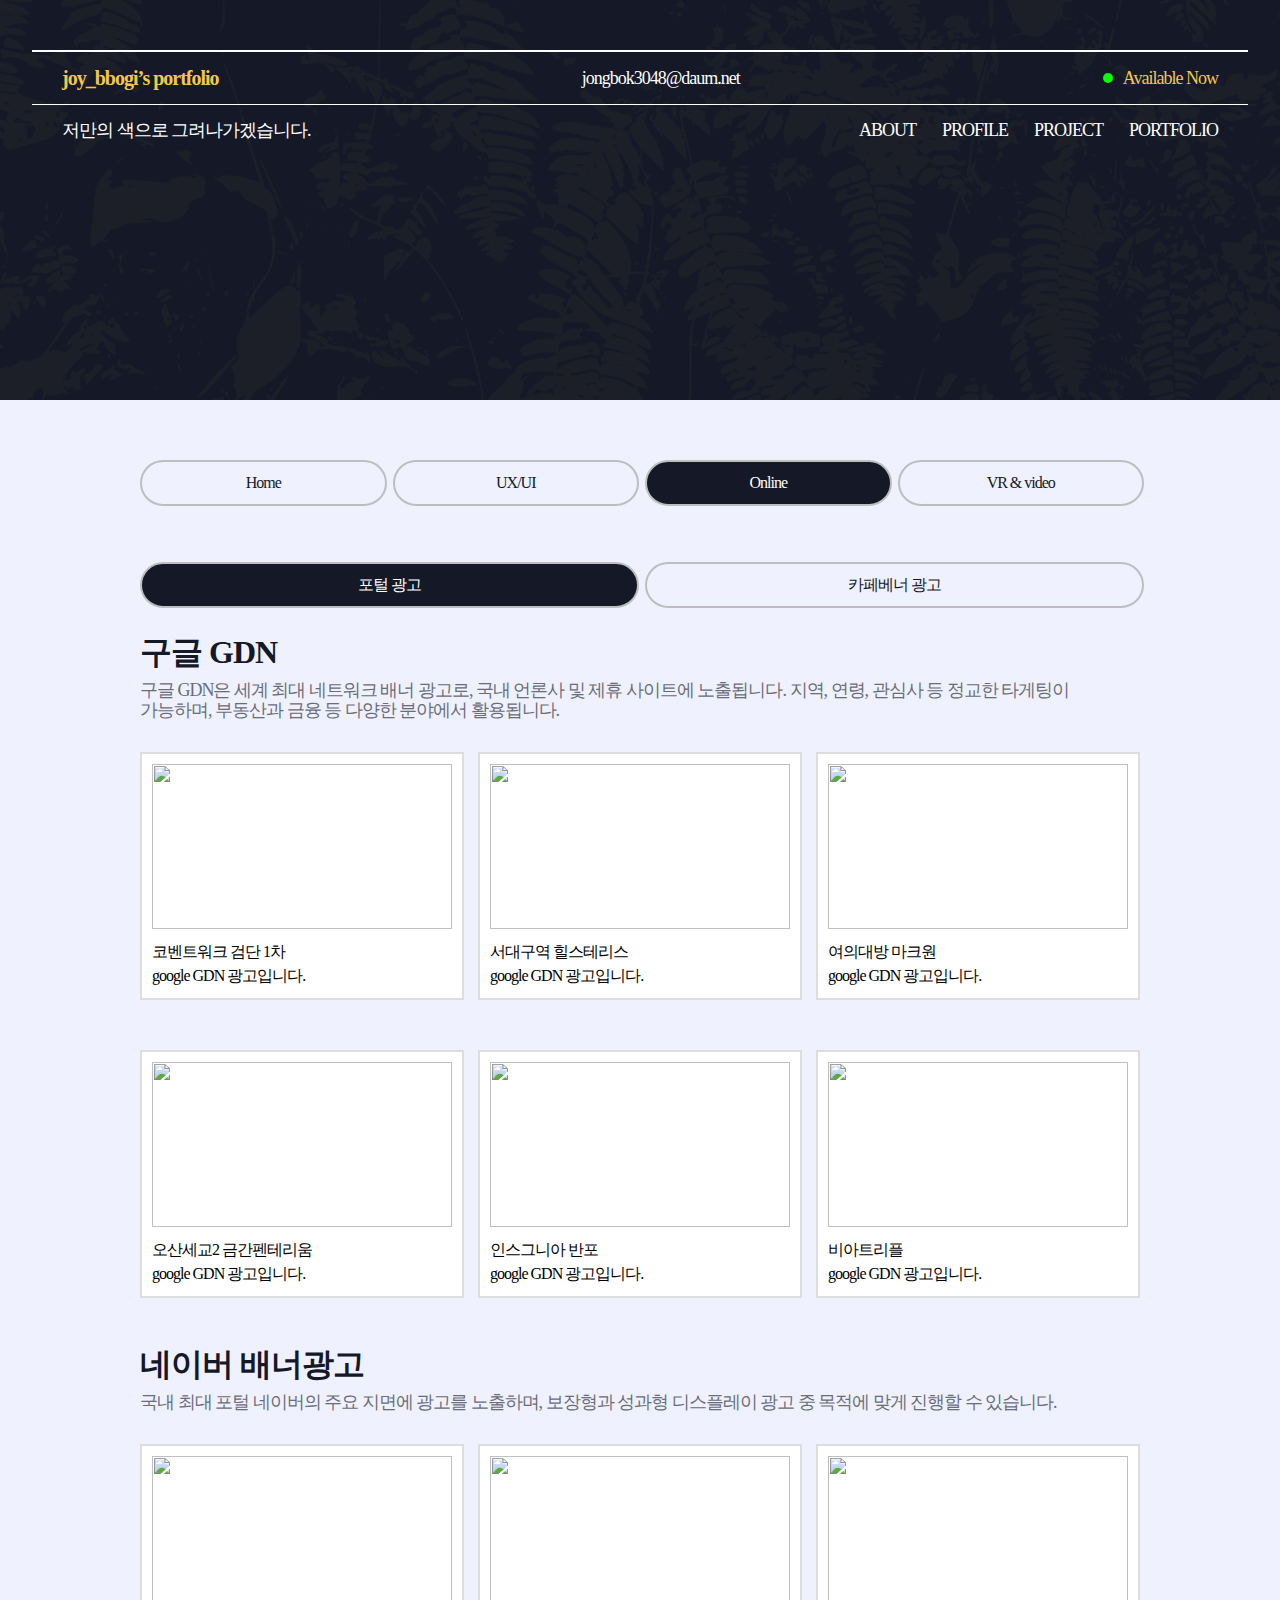
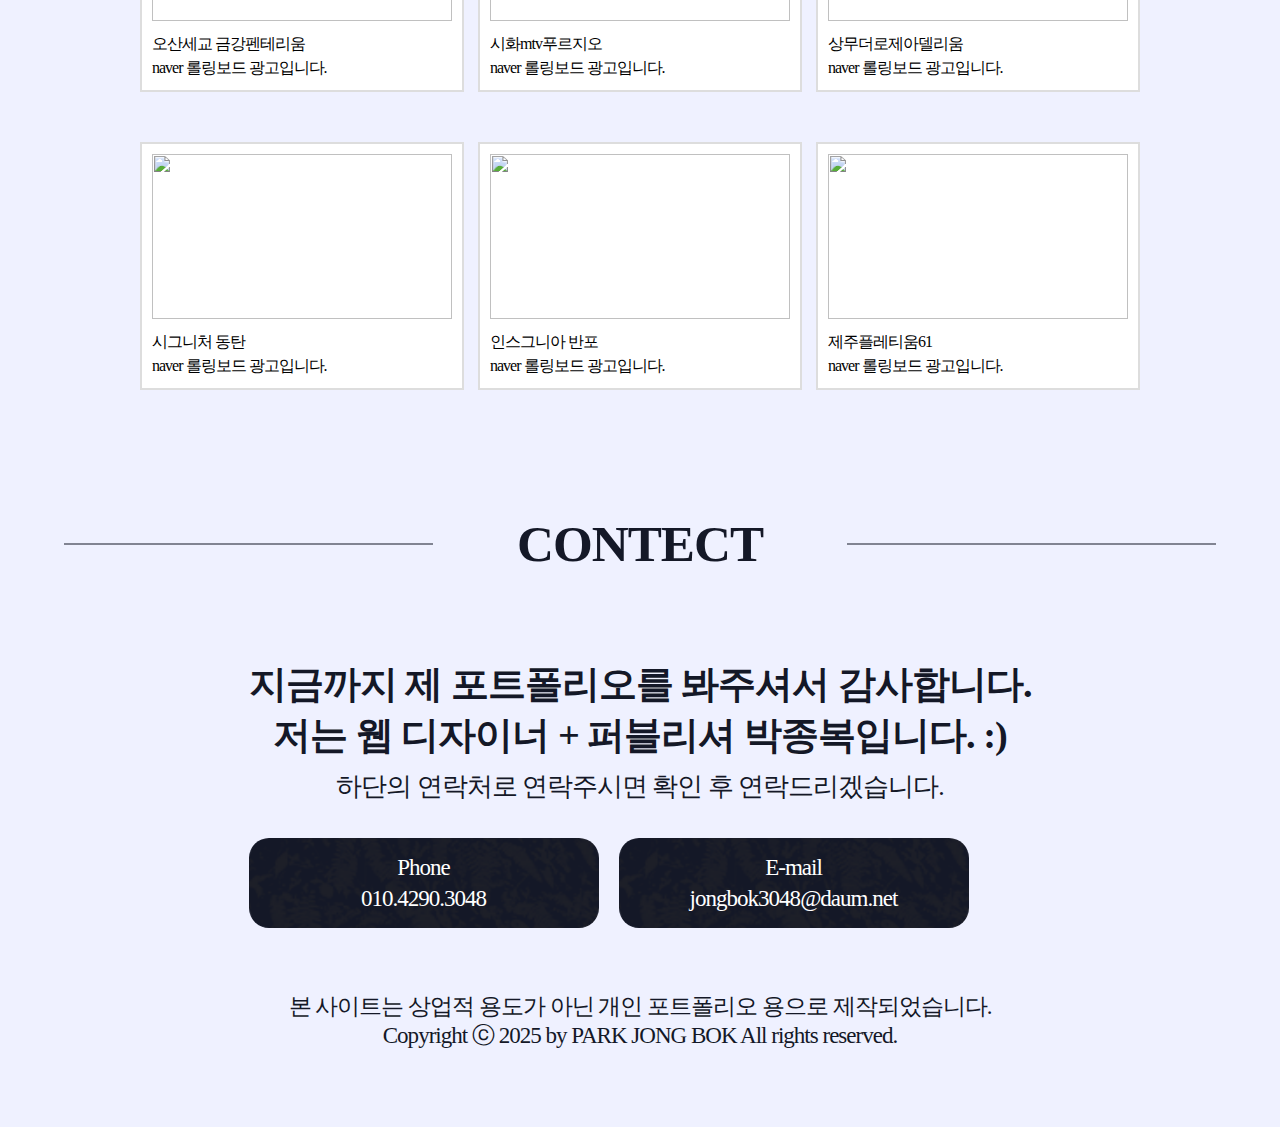
==== commit b57ad32b: "Add files via upload" ====
--- a/online.html
+++ b/online.html
@@ -76,7 +76,7 @@
           <ul>
             <li class="on"><a href="#portal">포털 광고</a></li>
             <li><a href="#banner">카페베너 광고</a></li>
-            <li><a href="#popup">홈페이지 팝업</a></li>
+            <!-- <li><a href="#popup">홈페이지 팝업</a></li> -->
           </ul>
         </div>
 
--- a/css/sub.css
+++ b/css/sub.css
@@ -142,13 +142,14 @@
   margin-top: 0;
 }
 .page .vr_project .desc .item {
-  width: 310px;
+  width: 300px;
+  height: auto;
+  border: none;
+}
+.page .desc .item a {
+  width: 100%;
+  /* height: 76%; */
   height: 155px;
-  border: none;
-}
-.page .desc .item a {
-  width: 100%;
-  height: 76%;
 
   display: block;
   transition: 0.5s;
--- a/css/media.css
+++ b/css/media.css
@@ -1040,6 +1040,321 @@
   .item_pop .desc .title .txt02 p,
   .item_pop .desc .items h4 {
     margin-left: 12px;
+  }
+
+  /* 온라인 광고 */
+  .online_page {
+  }
+  .onlineItem {
+    width: 100%;
+    /* height: 100px; */
+    display: none; /* 모든 항목을 숨김 */
+  }
+  .onlineItem.active {
+    display: block; /* 활성화된 항목만 표시 */
+  }
+
+  /* portal_change */
+  /* .portal_change {
+    width: 100%;
+
+    gap: 20px;
+
+    margin: 320px 0 0;
+  }
+  .portal_change li {
+    flex: 1;
+    text-align: center;
+    line-height: 52px;
+    border-bottom: 2px solid #ddd;
+    cursor: pointer;
+    transition: 0.3s;
+  }
+  .portal_change li.on {
+    border-bottom: 2px solid #141827;
+  }
+  .portal_change li a {
+    font-size: 20px;
+    font-weight: 700;
+  } */
+
+  /* portal */
+  .onlineItem.portal {
+    /* background: pink; */
+  }
+
+  .onlineItem.portal .portal_cont {
+    /* width: 100%;
+    margin-top: 32px; */
+  }
+
+  .onlineItem.portal .portal_cont .portal_desc {
+    /* width: 100%; */
+    /* display: none;  */
+  }
+  .onlineItem.portal .portal_cont .portal_desc .title,
+  .onlineItem.banner .title {
+    /* margin-bottom: 32px; */
+  }
+  .onlineItem.portal .portal_cont .portal_desc .title h2,
+  .onlineItem.banner .title h2 {
+    /* font-size: 32px;
+    font-weight: 700; */
+  }
+  .onlineItem.portal .portal_cont .portal_desc .title p,
+  .onlineItem.banner .title p {
+    /* font-size: 18px;
+    font-weight: 400;
+    line-height: 20px;
+    color: #6a6d78;
+    margin-top: 12px; */
+  }
+  .onlineItem.portal .portal_cont .portal_desc .title p br {
+    /* display: none; */
+  }
+
+  /*  .onlineItem.portal .portal_cont .portal_desc.active {
+  display: block;
+} */
+
+  .onlineItem.portal .portal_cont .portal_desc .items {
+    /* width: 100%;
+    display: flex;
+    justify-content: space-between;
+    align-items: center;
+    margin-bottom: 5%; */
+  }
+  .onlineItem.portal .portal_cont .portal_desc .items:last-child {
+    /* margin-bottom: 0; */
+  }
+
+  .onlineItem.portal .portal_cont .items .item {
+    padding: 0;
+    width: 300px;
+    padding: 10px 10px 0 10px;
+    border: 2px solid #ddd;
+    background: white;
+  }
+  .onlineItem.portal .portal_cont .items .item img {
+    width: 300px;
+    height: 165px;
+  }
+  .onlineItem.portal .portal_cont .items .item h4,
+  .onlineItem.banner .banner_item .item h4 {
+    /* margin: 12px 0 8px; */
+  }
+  .onlineItem.portal .portal_cont .items .item p,
+  .onlineItem.banner .banner_item .item p {
+    /* margin-bottom: 14px; */
+  }
+  .onlineItem.banner .banner_item .item p {
+    /* margin-left: 12px; */
+  }
+
+  /* banner */
+  .onlineItem.banner {
+    margin-top: 32px;
+  }
+  .onlineItem.banner .banner_item {
+    width: 100%;
+    display: flex;
+    justify-content: space-between;
+    align-items: center;
+    gap: 10px;
+  }
+  .onlineItem.banner .banner_item .item {
+    width: auto;
+    height: auto;
+    margin-bottom: 16px;
+    border: 2px solid #ddd;
+    background: white;
+  }
+
+  .onlineItem.banner .banner_item .item img {
+    width: 460px;
+    height: 153px;
+    padding: 12px 12px 0 12px;
+  }
+  .onlineItem.banner .banner_item .item h4 {
+    margin: 12px 0 12px 12px;
+  }
+}
+@media all and (min-width: 720px) and (max-width: 1110px) {
+  .smenu,
+  .stab {
+    width: 90%;
+    height: 5vw;
+    margin: 5vw auto;
+  }
+  .stab {
+    margin: -2vw auto 4.5vw;
+  }
+  .smenu ul,
+  .stab ul {
+    gap: 10px;
+  }
+  .smenu ul li,
+  .stab ul li {
+  }
+  .smenu ul li a,
+  .stab ul li a {
+    font-size: 2vw;
+  }
+  /* .smenu ul li a:hover {
+    color: white;
+    background: #141827;
+  }
+  .smenu ul li.on a,
+  .stab ul li.on a {
+    color: white;
+    background: #141827;
+  } */
+
+  /* 온라인 광고 */
+  .online_page {
+  }
+  .onlineItem {
+    width: 90%;
+    margin: 0 auto;
+    /* height: 100px; */
+    display: none; /* 모든 항목을 숨김 */
+  }
+  .onlineItem.active {
+    display: block; /* 활성화된 항목만 표시 */
+  }
+
+  /* portal */
+  .onlineItem.portal {
+    width: 100%;
+    /* background: pink; */
+  }
+
+  .onlineItem.portal .portal_cont {
+    /* width: 100%;
+    margin-top: 32px; */
+  }
+
+  .onlineItem.portal .portal_cont .portal_desc {
+    /* width: 100%; */
+    /* display: none;  */
+  }
+  .onlineItem.portal .portal_cont .portal_desc .title,
+  .onlineItem.banner .title {
+    margin-bottom: 5vw;
+  }
+  .onlineItem.portal .portal_cont .portal_desc .title h2,
+  .onlineItem.banner .title h2 {
+    font-size: 4vw;
+  }
+  .onlineItem.portal .portal_cont .portal_desc .title p,
+  .onlineItem.banner .title p {
+    font-size: 2vw;
+    line-height: 2.2vw;
+    margin-top: 2vw;
+  }
+  .onlineItem.portal .portal_cont .portal_desc .title p br {
+    /* display: none; */
+  }
+
+  /*  .onlineItem.portal .portal_cont .portal_desc.active {
+  display: block;
+} */
+
+  .onlineItem.portal .portal_cont .portal_desc .items {
+    /* width: 100%;
+    display: flex;
+    justify-content: space-between;
+    align-items: center;
+    margin-bottom: 5%; */
+  }
+  .onlineItem.portal .portal_cont .portal_desc .items:last-child {
+    /* margin-bottom: 0; */
+  }
+
+  .onlineItem.portal .portal_cont .items .item {
+    width: 32vw;
+    padding: 0.5vw 0.5vw 0 0.5vw;
+  }
+  .onlineItem.portal .portal_cont .items .item img {
+    width: 32vw;
+    height: 19vw;
+  }
+  .onlineItem.portal .portal_cont .items .item h4,
+  .onlineItem.banner .banner_item .item h4 {
+    /* margin: 12px 0 8px; */
+  }
+  .onlineItem.portal .portal_cont .items .item p,
+  .onlineItem.banner .banner_item .item p {
+    /* margin-bottom: 14px; */
+  }
+  .onlineItem.banner .banner_item .item p {
+    /* margin-left: 12px; */
+  }
+
+  /* banner */
+  .onlineItem.banner {
+    width: 100%;
+    margin: 0 auto;
+    margin-top: 10vw;
+  }
+  .onlineItem.banner .banner_item {
+    width: 100%;
+    display: flex;
+    justify-content: space-between;
+    align-items: center;
+    flex-direction: column;
+    gap: 0;
+  }
+  .onlineItem.banner .banner_item .item {
+    width: 100%;
+    margin-bottom: 1vw;
+
+    display: flex;
+    justify-content: space-between;
+    align-items: center;
+    flex-direction: column;
+  }
+
+  .onlineItem.banner .banner_item .item img {
+    width: 97.5%;
+    height: 30vw;
+    padding: 1vw;
+  }
+  .onlineItem.banner .banner_item .item h4 {
+    margin: 1vw 0 1vw 1vw;
+  }
+
+  /* pop_cont */
+  .pop_cont {
+    width: 80vw; /* 팝업 고정 너비 */
+    height: 50vw; /* 팝업 고정 높이 */
+
+    padding: 4vw;
+    z-index: 5555;
+  }
+
+  .pop_cont .img-container {
+    width: 100%;
+    height: 100%;
+    overflow: auto; /* 이미지가 크면 스크롤 가능 */
+  }
+
+  .pop_cont .close {
+    position: absolute;
+    top: 2vw;
+    right: 2vw;
+    width: 5vw;
+    height: 5vw;
+  }
+
+  .pop_cont .close::before,
+  .pop_cont .close::after {
+    content: "";
+    position: absolute;
+    left: 50%;
+    top: 50%;
+    width: 3vw;
+    height: 0.5vw;
   }
 }
 
@@ -1561,8 +1876,8 @@
   .smenu,
   .stab {
     width: 95vw;
-    height: 6vw;
-    margin: 10vw auto 5vw;
+    height: 9vw;
+    margin: 5vw auto 5vw;
   }
   .smenu ul,
   .stab ul {
@@ -1573,7 +1888,7 @@
   }
   .smenu ul li a,
   .stab ul li a {
-    font-size: 2.8vw;
+    font-size: 3.6vw;
   }
   .smenu ul li.on a,
   .stab ul li.on a {
@@ -1600,7 +1915,10 @@
   }
   .page .vr_project .desc .item a {
     width: 100%;
-    height: 100%;
+    height: 82%;
+  }
+  .page .vr_project .desc .item a.uiux_link {
+    display: none;
   }
   .page .vr_project .desc .item a img {
     width: 100%;
@@ -1620,6 +1938,19 @@
   .page .desc .item a img {
     width: 100%;
     height: 100%;
+  }
+  .page .desc .item h3 {
+    font-size: 4vw;
+    line-height: 4vw;
+    margin: 3vw 0 2vw;
+  }
+  .page .desc .item a.uiux_link {
+    font-size: 3vw;
+    line-height: 3vw;
+  }
+  .page .desc .item a.uiux_link:hover {
+    transform: translate(0, 0);
+    box-shadow: none;
   }
   .page .desc .item span {
     font-size: 2.5vw;
@@ -1722,4 +2053,203 @@
   .item_pop .desc .items h4 {
     margin-left: 12px;
   }
+
+  .page {
+    width: 90%;
+    margin: 0 auto;
+  }
+  .page .desc {
+    width: 100%;
+    display: flex;
+    justify-content: space-between;
+    align-items: center;
+    flex-direction: column;
+    margin-bottom: 3%;
+  }
+
+  .page .desc .item {
+    width: 100%;
+    height: 65vw;
+    border: 1px solid #ddd;
+    margin-bottom: 3vw;
+  }
+  .page .vr_project {
+  }
+  .page .vr_project .desc .item {
+    width: 100%;
+    height: 50vw;
+    margin-bottom: 2vw;
+  }
+
+  .page .desc .item:hover {
+    transform: translate(-5px, -5px);
+    box-shadow: 4px 4px 15px rgba(0, 0, 0, 0.2);
+  }
+  .page .desc .item a {
+    width: 100%;
+    height: 80%;
+    display: block;
+  }
+
+  /* .page .desc .item a img {
+    width: 100%;
+    height: 100%;
+  }
+  .page .desc .item span {
+    font-size: 18px;
+    font-weight: 700;
+    line-height: 20px;
+    color: #141827;
+    display: block;
+    margin-top: 1vw;
+  } */
+
+  /* 온라인 광고 */
+  .online_page {
+  }
+  .onlineItem {
+    width: 90%;
+    margin: 0 auto;
+    /* height: 100px; */
+    display: none; /* 모든 항목을 숨김 */
+  }
+  .onlineItem.active {
+    display: block; /* 활성화된 항목만 표시 */
+  }
+
+  /* portal */
+  .onlineItem.portal {
+    width: 100%;
+    /* background: pink; */
+  }
+
+  .onlineItem.portal .portal_cont {
+    /* width: 100%;
+    margin-top: 32px; */
+  }
+
+  .onlineItem.portal .portal_cont .portal_desc {
+    /* width: 100%; */
+    /* display: none;  */
+  }
+  .onlineItem.portal .portal_cont .portal_desc .title,
+  .onlineItem.banner .title {
+    margin-bottom: 5vw;
+  }
+  .onlineItem.portal .portal_cont .portal_desc .title h2,
+  .onlineItem.banner .title h2 {
+    font-size: 4vw;
+  }
+  .onlineItem.portal .portal_cont .portal_desc .title p,
+  .onlineItem.banner .title p {
+    font-size: 2vw;
+    line-height: 2.2vw;
+    margin-top: 2vw;
+  }
+  .onlineItem.portal .portal_cont .portal_desc .title p br {
+    /* display: none; */
+  }
+
+  .onlineItem.portal .portal_cont .portal_desc .items {
+    width: 100%;
+    display: flex;
+    justify-content: space-between;
+    align-items: center;
+    flex-direction: column;
+    margin-bottom: 5%;
+  }
+  .onlineItem.portal .portal_cont .portal_desc .items:last-child {
+    /* margin-bottom: 0; */
+  }
+
+  .onlineItem.portal .portal_cont .items .item {
+    width: 100%;
+    padding: 0.5vw 0.5vw 0 0.5vw;
+  }
+  .onlineItem.portal .portal_cont .items .item img {
+    width: 100%;
+    height: 60vw;
+  }
+
+  .onlineItem.portal .portal_cont .items .item h4,
+  .onlineItem.banner .banner_item .item h4 {
+    /* margin: 12px 0 8px; */
+    font-size: 4vw;
+    margin-left: 12px;
+  }
+  .onlineItem.portal .portal_cont .items .item p,
+  .onlineItem.banner .banner_item .item p {
+    /* margin-bottom: 14px; */
+    font-size: 3vw;
+    margin-left: 12px;
+  }
+  .onlineItem.banner .banner_item .item p {
+    /* margin-left: 12px; */
+  }
+
+  /* banner */
+  .onlineItem.banner {
+    width: 100%;
+    margin: 0 auto;
+    margin-top: 10vw;
+  }
+  .onlineItem.banner .banner_item {
+    width: 100%;
+    display: flex;
+    justify-content: space-between;
+    align-items: center;
+    flex-direction: column;
+    gap: 0;
+  }
+  .onlineItem.banner .banner_item .item {
+    width: 100%;
+    margin-bottom: 1vw;
+
+    display: flex;
+    justify-content: space-between;
+    align-items: center;
+    flex-direction: column;
+  }
+
+  .onlineItem.banner .banner_item .item img {
+    width: 97.5%;
+    height: 30vw;
+    padding: 1vw;
+  }
+  .onlineItem.banner .banner_item .item h4 {
+    margin: 1vw 0 1vw 1vw;
+  }
+
+  /* pop_cont */
+  .pop_cont {
+    width: 80vw; /* 팝업 고정 너비 */
+    height: 120vw; /* 팝업 고정 높이 */
+
+    padding: 4vw;
+    z-index: 5555;
+  }
+
+  .pop_cont .img-container {
+    width: 100%;
+    height: 100%;
+    overflow: auto; /* 이미지가 크면 스크롤 가능 */
+  }
+
+  .pop_cont .close {
+    position: absolute;
+    top: 2vw;
+    right: 2vw;
+    width: 5vw;
+    height: 5vw;
+  }
+
+  .pop_cont .close::before,
+  .pop_cont .close::after {
+    content: "";
+    position: absolute;
+    left: 50%;
+    top: 50%;
+    width: 3vw;
+    height: 0.5vw;
+  }
 }
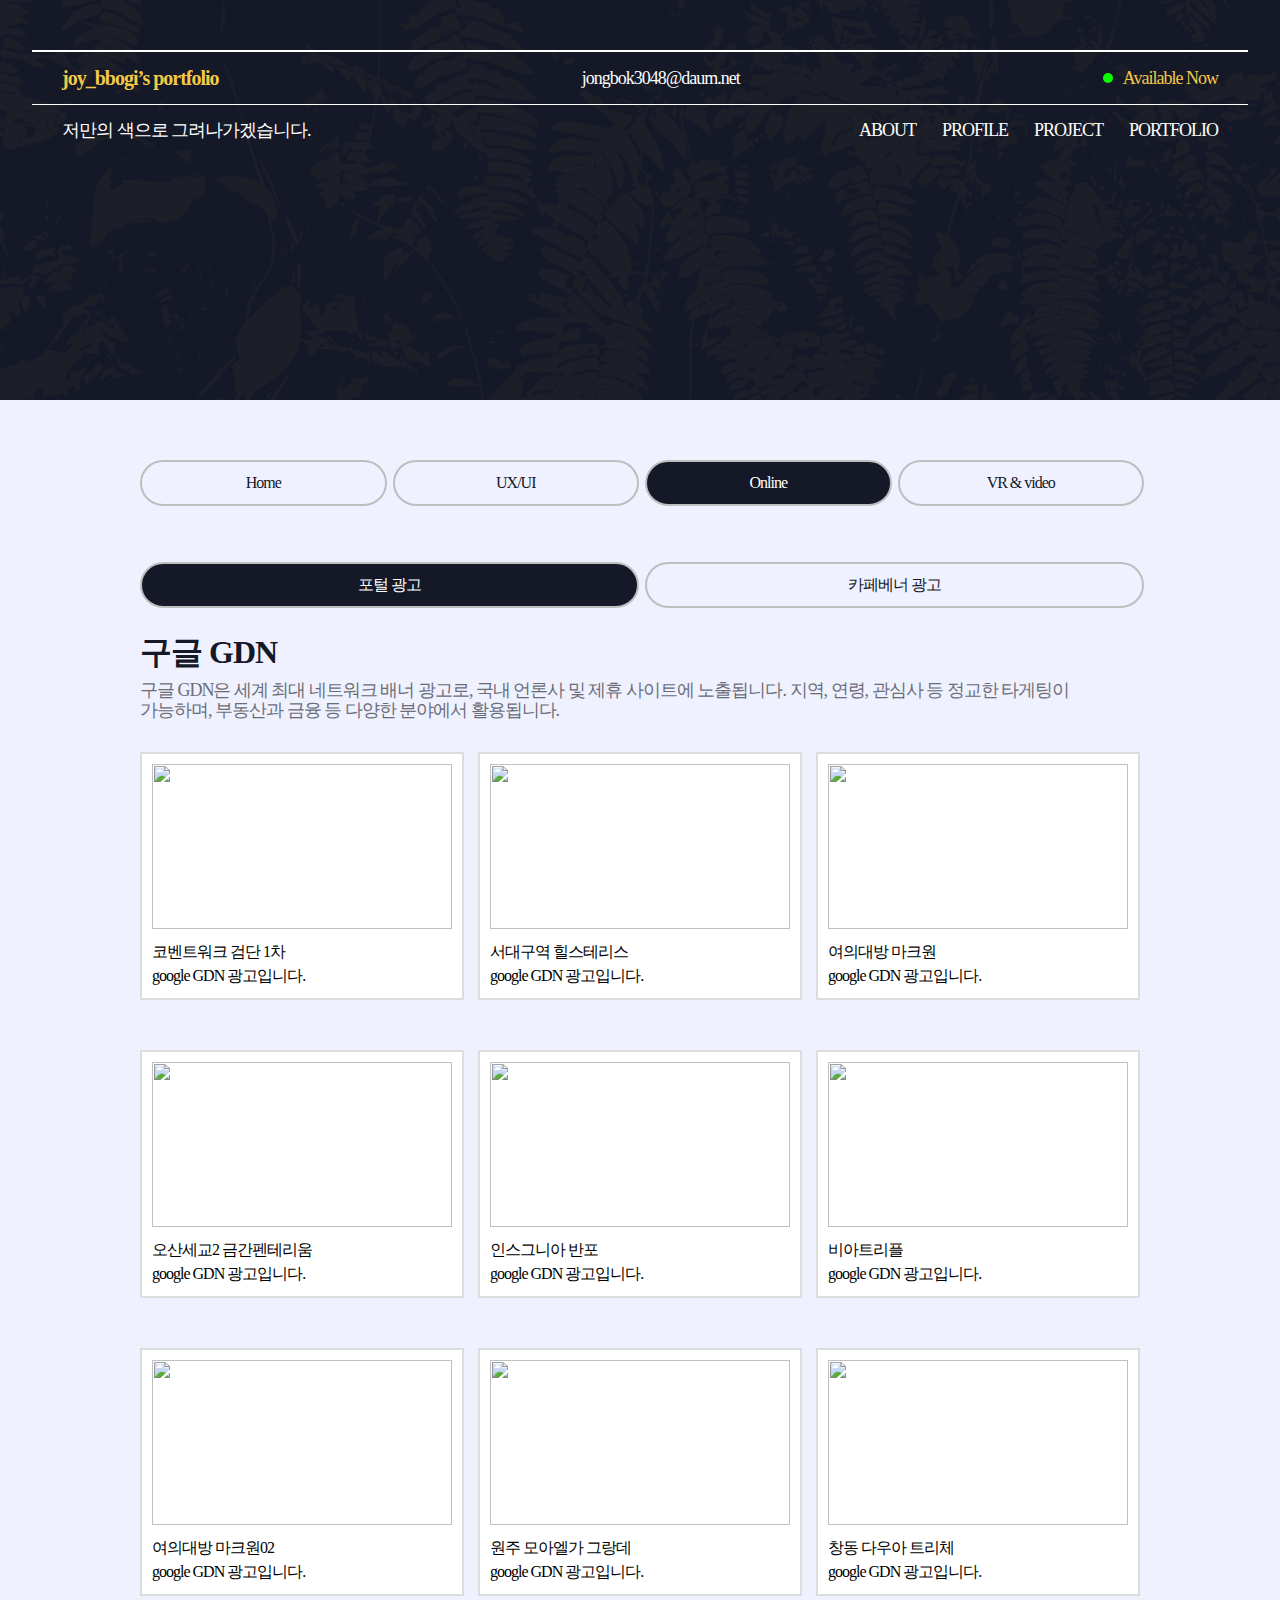
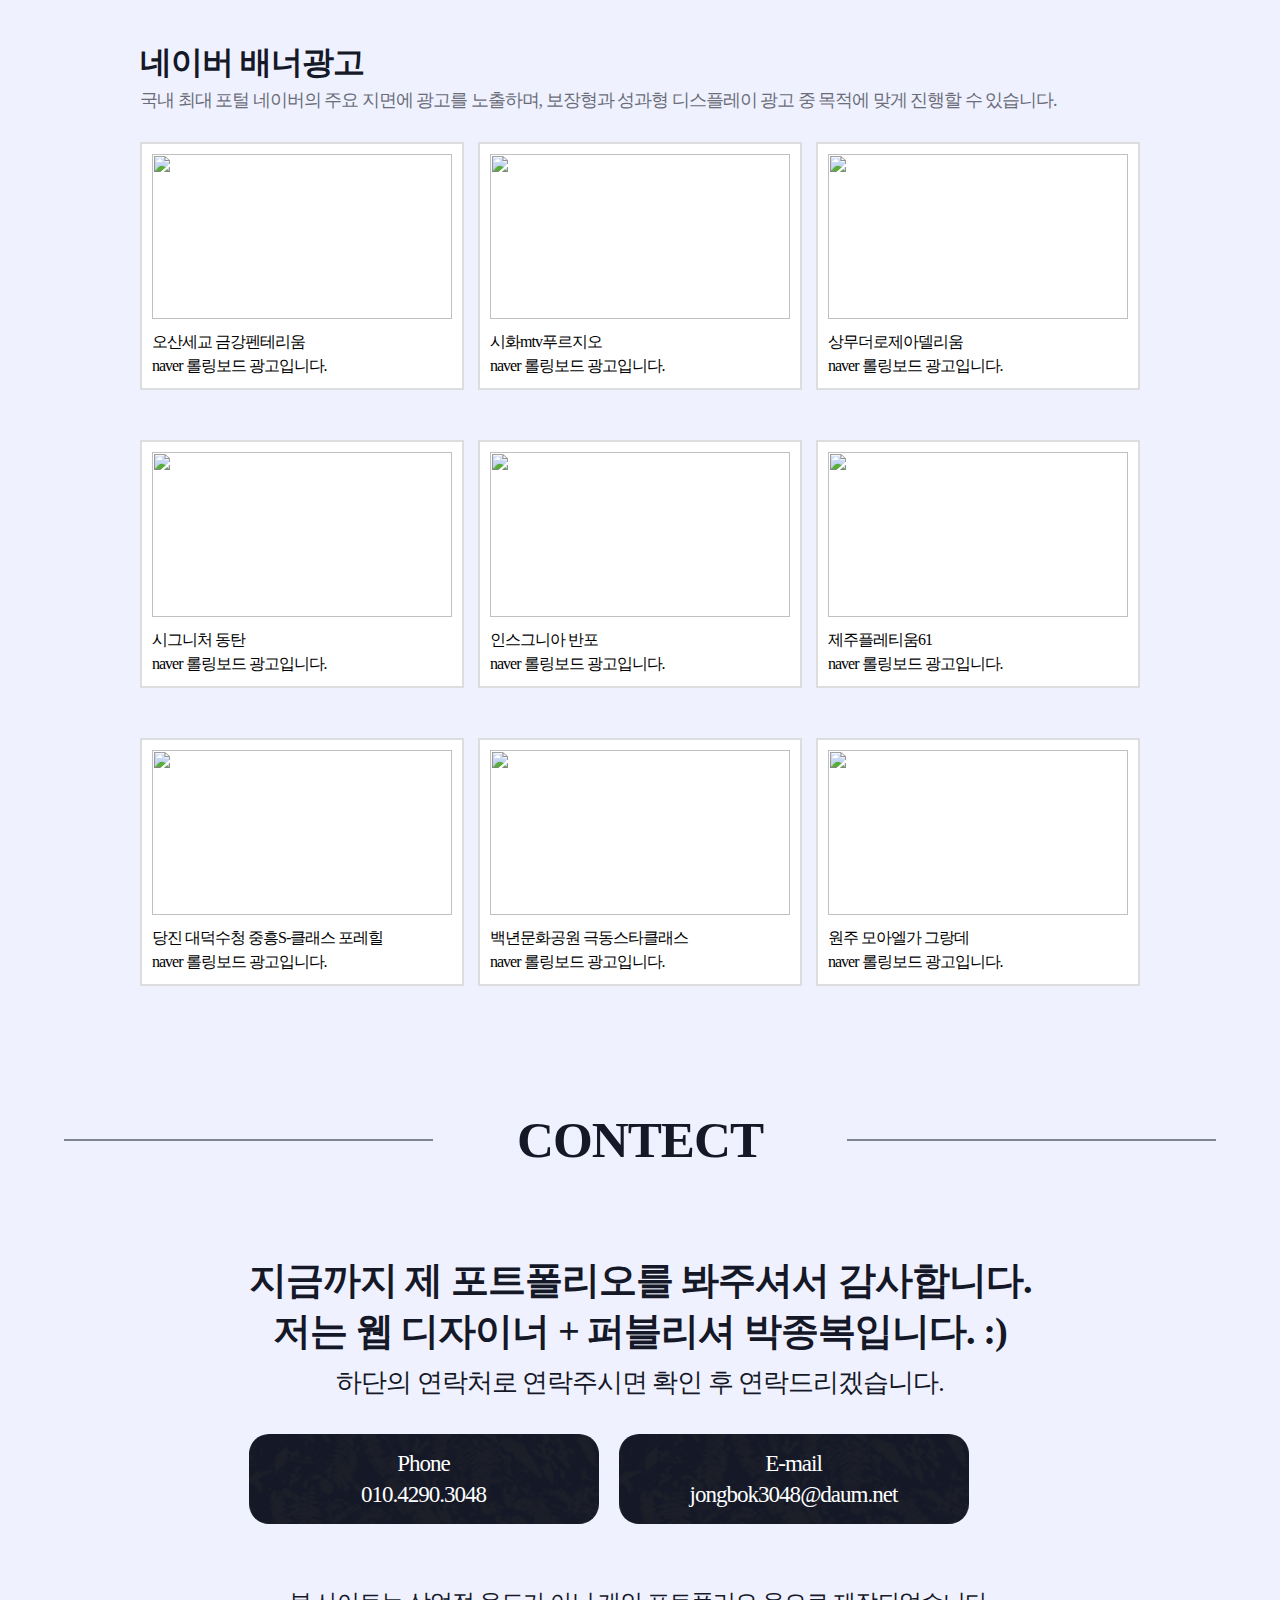
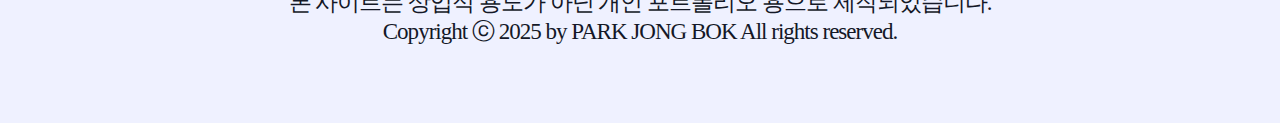
==== commit 3e5f58b5: "Add files via upload" ====
--- a/online.html
+++ b/online.html
@@ -100,17 +100,17 @@
 
                 <div class="items">
                   <a hr ef="#item01" class="item" data-popup="onlinePopup01">
-                    <img src="sub/online/google/sm_gdn01.jpg" alt="" />
+                    <img src="https://xn--289aykk82bumdcz7awgb.com/jb/online/google/sm_gdn01.jpg" alt="" />
                     <h4>코벤트워크 검단 1차</h4>
                     <p>google GDN 광고입니다.</p>
                   </a>
                   <a hr ef="#item02" class="item" data-popup="onlinePopup02">
-                    <img src="sub/online/google/sm_gdn02.jpg" alt="" />
+                    <img src="https://xn--289aykk82bumdcz7awgb.com/jb/online/google/sm_gdn02.jpg" alt="" />
                     <h4>서대구역 힐스테리스</h4>
                     <p>google GDN 광고입니다.</p>
                   </a>
                   <a hr ef="#item03" class="item" data-popup="onlinePopup03">
-                    <img src="sub/online/google/sm_gdn03.jpg" alt="" />
+                    <img src="https://xn--289aykk82bumdcz7awgb.com/jb/online/google/sm_gdn03.jpg" alt="" />
                     <h4>여의대방 마크원</h4>
                     <p>google GDN 광고입니다.</p>
                   </a>
@@ -118,18 +118,36 @@
 
                 <div class="items">
                   <a hr ef="#item04" class="item" data-popup="onlinePopup04">
-                    <img src="sub/online/google/sm_gdn04.jpg" alt="" />
+                    <img src="https://xn--289aykk82bumdcz7awgb.com/jb/online/google/sm_gdn04.jpg" alt="" />
                     <h4>오산세교2 금간펜테리움</h4>
                     <p>google GDN 광고입니다.</p>
                   </a>
                   <a hr ef="#item05" class="item" data-popup="onlinePopup05">
-                    <img src="sub/online/google/sm_gdn05.jpg" alt="" />
+                    <img src="https://xn--289aykk82bumdcz7awgb.com/jb/online/google/sm_gdn05.jpg" alt="" />
                     <h4>인스그니아 반포</h4>
                     <p>google GDN 광고입니다.</p>
                   </a>
                   <a hr ef="#item06" class="item" data-popup="onlinePopup06">
-                    <img src="sub/online/google/sm_gdn06.jpg" alt="" />
+                    <img src="https://xn--289aykk82bumdcz7awgb.com/jb/online/google/sm_gdn06.jpg" alt="" />
                     <h4>비아트리플</h4>
+                    <p>google GDN 광고입니다.</p>
+                  </a>
+                </div>
+
+                <div class="items">
+                  <a hr ef="#item13" class="item" data-popup="onlinePopup13">
+                    <img src="https://xn--289aykk82bumdcz7awgb.com/jb/online/google/sm_gdn07.jpg" alt="" />
+                    <h4>여의대방 마크원02</h4>
+                    <p>google GDN 광고입니다.</p>
+                  </a>
+                  <a hr ef="#item14" class="item" data-popup="onlinePopup14">
+                    <img src="https://xn--289aykk82bumdcz7awgb.com/jb/online/google/sm_gdn08.jpg" alt="" />
+                    <h4>원주 모아엘가 그랑데</h4>
+                    <p>google GDN 광고입니다.</p>
+                  </a>
+                  <a hr ef="#item15" class="item" data-popup="onlinePopup15">
+                    <img src="https://xn--289aykk82bumdcz7awgb.com/jb/online/google/sm_gdn09.jpg" alt="" />
+                    <h4>창동 다우아 트리체</h4>
                     <p>google GDN 광고입니다.</p>
                   </a>
                 </div>
@@ -146,17 +164,17 @@
 
                 <div class="items">
                   <a hr ef="#item07" class="item" data-popup="onlinePopup07">
-                    <img src="sub/online/naver/sm_rolling01.png" alt="" />
+                    <img src="https://xn--289aykk82bumdcz7awgb.com/jb/online/naver/sm_rolling01.png" alt="" />
                     <h4>오산세교 금강펜테리움</h4>
                     <p>naver 롤링보드 광고입니다.</p>
                   </a>
                   <a hr ef="#item08" class="item" data-popup="onlinePopup08">
-                    <img src="sub/online/naver/sm_rolling02.png" alt="" />
+                    <img src="https://xn--289aykk82bumdcz7awgb.com/jb/online/naver/sm_rolling02.png" alt="" />
                     <h4>시화mtv푸르지오</h4>
                     <p>naver 롤링보드 광고입니다.</p>
                   </a>
                   <a hr ef="#item09" class="item" data-popup="onlinePopup09">
-                    <img src="sub/online/naver/sm_rolling03.png" alt="" />
+                    <img src="https://xn--289aykk82bumdcz7awgb.com/jb/online/naver/sm_rolling03.png" alt="" />
                     <h4>상무더로제아델리움</h4>
                     <p>naver 롤링보드 광고입니다.</p>
                   </a>
@@ -164,18 +182,36 @@
 
                 <div class="items">
                   <a hr ef="#item10" class="item" data-popup="onlinePopup10">
-                    <img src="sub/online/naver/sm_rolling04.png" alt="" />
+                    <img src="https://xn--289aykk82bumdcz7awgb.com/jb/online/naver/sm_rolling04.png" alt="" />
                     <h4>시그니처 동탄</h4>
                     <p>naver 롤링보드 광고입니다.</p>
                   </a>
                   <a hr ef="#item11" class="item" data-popup="onlinePopup11">
-                    <img src="sub/online/naver/sm_rolling05.png" alt="" />
+                    <img src="https://xn--289aykk82bumdcz7awgb.com/jb/online/naver/sm_rolling05.png" alt="" />
                     <h4>인스그니아 반포</h4>
                     <p>naver 롤링보드 광고입니다.</p>
                   </a>
                   <a hr ef="#item12" class="item" data-popup="onlinePopup12">
-                    <img src="sub/online/naver/sm_rolling06.png" alt="" />
+                    <img src="https://xn--289aykk82bumdcz7awgb.com/jb/online/naver/sm_rolling06.png" alt="" />
                     <h4>제주플레티움61</h4>
+                    <p>naver 롤링보드 광고입니다.</p>
+                  </a>
+                </div>
+
+                <div class="items">
+                  <a hr ef="#item16" class="item" data-popup="onlinePopup16">
+                    <img src="https://xn--289aykk82bumdcz7awgb.com/jb/online/naver/sm_rolling07.jpg" alt="" />
+                    <h4>당진 대덕수청 중흥S-클래스 포레힐</h4>
+                    <p>naver 롤링보드 광고입니다.</p>
+                  </a>
+                  <a hr ef="#item17" class="item" data-popup="onlinePopup17">
+                    <img src="https://xn--289aykk82bumdcz7awgb.com/jb/online/naver/sm_rolling08.jpg" alt="" />
+                    <h4>백년문화공원 극동스타클래스</h4>
+                    <p>naver 롤링보드 광고입니다.</p>
+                  </a>
+                  <a hr ef="#item18" class="item" data-popup="onlinePopup18">
+                    <img src="https://xn--289aykk82bumdcz7awgb.com/jb/online/naver/sm_rolling09.jpg" alt="" />
+                    <h4>원주 모아엘가 그랑데</h4>
                     <p>naver 롤링보드 광고입니다.</p>
                   </a>
                 </div>
@@ -195,13 +231,13 @@
 
             <div class="banner_item">
               <a href="#bannerPopup01" class="item">
-                <img src="sub/online/banner/sm_cafe01.jpg" alt="" />
+                <img src="https://xn--289aykk82bumdcz7awgb.com/jb/online/banner/sm_cafe01.jpg" alt="" />
                 <h4>대덕수청지구 중흥s클래스</h4>
                 <p>naver cafe 아름집베너 광고입니다.</p>
               </a>
 
               <a href="#bannerPopup02" class="item">
-                <img src="sub/online/banner/sm_cafe02.jpg" alt="" />
+                <img src="https://xn--289aykk82bumdcz7awgb.com/jb/online/banner/sm_cafe02.jpg" alt="" />
                 <h4>여의대방 더 마크원</h4>
                 <p>naver cafe 아름집베너 광고입니다.</p>
               </a>
@@ -209,13 +245,13 @@
 
             <div class="banner_item">
               <a href="#bannerPopup03" class="item">
-                <img src="sub/online/banner/sm_cafe03.jpg" alt="" />
+                <img src="https://xn--289aykk82bumdcz7awgb.com/jb/online/banner/sm_cafe03.jpg" alt="" />
                 <h4>시화mtv푸르지오</h4>
                 <p>naver cafe 아름집베너 광고입니다.</p>
               </a>
 
               <a href="#bannerPopup04" class="item">
-                <img src="sub/online/banner/sm_cafe04.jpg" alt="" />
+                <img src="https://xn--289aykk82bumdcz7awgb.com/jb/online/banner/sm_cafe04.jpg" alt="" />
                 <h4>다산유보라</h4>
                 <p>naver cafe 아름집베너 광고입니다.</p>
               </a>
@@ -223,13 +259,13 @@
 
             <div class="banner_item">
               <a href="#bannerPopup05" class="item">
-                <img src="sub/online/banner/sm_cafe05.jpg" alt="" />
+                <img src="https://xn--289aykk82bumdcz7awgb.com/jb/online/banner/sm_cafe05.jpg" alt="" />
                 <h4>인시그니아 반포</h4>
                 <p>naver cafe 아름집베너 광고입니다.</p>
               </a>
 
               <a href="#bannerPopup06" class="item">
-                <img src="sub/online/banner/sm_cafe06.jpg" alt="" />
+                <img src="https://xn--289aykk82bumdcz7awgb.com/jb/online/banner/sm_cafe06.jpg" alt="" />
                 <h4>호반베르디움 스테이원</h4>
                 <p>naver cafe 아름집베너 광고입니다.</p>
               </a>
@@ -278,93 +314,139 @@
       <div class="pop_cont onlinePopup" id="onlinePopup01">
         <div class="close"></div>
         <div class="img-container">
-          <img src="sub/online/google/gdn01.jpg" alt="" />
+          <img src="https://xn--289aykk82bumdcz7awgb.com/jb/online/google/gdn01.jpg" alt="" />
         </div>
       </div>
       <!-- onlinePopup02 -->
       <div class="pop_cont onlinePopup" id="onlinePopup02">
         <div class="close"></div>
         <div class="img-container">
-          <img src="sub/online/google/gdn02.jpg" alt="" />
+          <img src="https://xn--289aykk82bumdcz7awgb.com/jb/online/google/gdn02.jpg" alt="" />
         </div>
       </div>
       <!-- onlinePopup03 -->
       <div class="pop_cont onlinePopup" id="onlinePopup03">
         <div class="close"></div>
         <div class="img-container">
-          <img src="sub/online/google/gdn03.jpg" alt="" />
+          <img src="https://xn--289aykk82bumdcz7awgb.com/jb/online/google/gdn03.jpg" alt="" />
         </div>
       </div>
       <!-- onlinePopup04 -->
       <div class="pop_cont onlinePopup" id="onlinePopup04">
         <div class="close"></div>
         <div class="img-container">
-          <img src="sub/online/google/gdn04.jpg" alt="" />
+          <img src="https://xn--289aykk82bumdcz7awgb.com/jb/online/google/gdn04.jpg" alt="" />
         </div>
       </div>
       <!-- onlinePopup05 -->
       <div class="pop_cont onlinePopup" id="onlinePopup05">
         <div class="close"></div>
         <div class="img-container">
-          <img src="sub/online/google/gdn05.jpg" alt="" />
+          <img src="https://xn--289aykk82bumdcz7awgb.com/jb/online/google/gdn05.jpg" alt="" />
         </div>
       </div>
       <!-- onlinePopup06 -->
       <div class="pop_cont onlinePopup" id="onlinePopup06">
         <div class="close"></div>
         <div class="img-container">
-          <img src="sub/online/google/gdn06.jpg" alt="" />
+          <img src="https://xn--289aykk82bumdcz7awgb.com/jb/online/google/gdn06.jpg" alt="" />
         </div>
       </div>
       <!-- onlinePopup07 -->
       <div class="pop_cont onlinePopup" id="onlinePopup07">
         <div class="close"></div>
         <div class="img-container">
-          <img src="sub/online/naver/rolling01.jpg" alt="" />
+          <img src="https://xn--289aykk82bumdcz7awgb.com/jb/online/naver/rolling01.jpg" alt="" />
         </div>
       </div>
       <!-- onlinePopup08 -->
       <div class="pop_cont onlinePopup" id="onlinePopup08">
         <div class="close"></div>
         <div class="img-container">
-          <img src="sub/online/naver/rolling02.jpg" alt="" />
+          <img src="https://xn--289aykk82bumdcz7awgb.com/jb/online/naver/rolling02.jpg" alt="" />
         </div>
       </div>
       <!-- onlinePopup09 -->
       <div class="pop_cont onlinePopup" id="onlinePopup09">
         <div class="close"></div>
         <div class="img-container">
-          <img src="sub/online/naver/rolling03.jpg" alt="" />
+          <img src="https://xn--289aykk82bumdcz7awgb.com/jb/online/naver/rolling03.jpg" alt="" />
         </div>
       </div>
       <!-- onlinePopup10 -->
       <div class="pop_cont onlinePopup" id="onlinePopup10">
         <div class="close"></div>
         <div class="img-container">
-          <img src="sub/online/naver/rolling04.jpg" alt="" />
+          <img src="https://xn--289aykk82bumdcz7awgb.com/jb/online/naver/rolling04.jpg" alt="" />
         </div>
       </div>
       <!-- onlinePopup11 -->
       <div class="pop_cont onlinePopup" id="onlinePopup11">
         <div class="close"></div>
         <div class="img-container">
-          <img src="sub/online/naver/rolling05.jpg" alt="" />
+          <img src="https://xn--289aykk82bumdcz7awgb.com/jb/online/naver/rolling05.jpg" alt="" />
         </div>
       </div>
       <!-- onlinePopup12 -->
       <div class="pop_cont onlinePopup" id="onlinePopup12">
         <div class="close"></div>
         <div class="img-container">
-          <img src="sub/online/naver/rolling06.jpg" alt="" />
-        </div>
-      </div>
+          <img src="https://xn--289aykk82bumdcz7awgb.com/jb/online/naver/rolling06.jpg" alt="" />
+        </div>
+      </div>
+      <!-- onlinePopup13 -->
+      <div class="pop_cont onlinePopup" id="onlinePopup13">
+        <div class="close"></div>
+        <div class="img-container">
+          <img src="https://xn--289aykk82bumdcz7awgb.com/jb/online/google/gdn07.jpg" alt="" />
+           <!-- <img src="sub/online/google/gdn07.jpg" alt=""> -->
+        </div>
+      </div>
+      <!-- onlinePopup14 -->
+      <div class="pop_cont onlinePopup" id="onlinePopup14">
+        <div class="close"></div>
+        <div class="img-container">
+          <img src="https://xn--289aykk82bumdcz7awgb.com/jb/online/google/gdn08.jpg" alt="" />
+           <!-- <img src="sub/online/google/gdn08.jpg" alt=""> -->
+        </div>
+      </div>
+      <!-- onlinePopup15 -->
+      <div class="pop_cont onlinePopup" id="onlinePopup15">
+        <div class="close"></div>
+        <div class="img-container">
+          <img src="https://xn--289aykk82bumdcz7awgb.com/jb/online/google/gdn09.jpg" alt="" />
+           <!-- <img src="sub/online/google/gdn09.jpg" alt=""> -->
+        </div>
+      </div>
+      <!-- onlinePopup16 -->
+      <div class="pop_cont onlinePopup" id="onlinePopup16">
+        <div class="close"></div>
+        <div class="img-container">
+          <img src="https://xn--289aykk82bumdcz7awgb.com/jb/online/naver/rolling07.jpg" alt="" />
+        </div>
+      </div>
+      <!-- onlinePopup17 -->
+      <div class="pop_cont onlinePopup" id="onlinePopup17">
+        <div class="close"></div>
+        <div class="img-container">
+          <img src="https://xn--289aykk82bumdcz7awgb.com/jb/online/naver/rolling08.jpg" alt="" />
+        </div>
+      </div>
+      <!-- onlinePopup18 -->
+      <div class="pop_cont onlinePopup" id="onlinePopup18">
+        <div class="close"></div>
+        <div class="img-container">
+          <img src="https://xn--289aykk82bumdcz7awgb.com/jb/online/naver/rolling09.jpg" alt="" />
+        </div>
+      </div>
+
 
       <!-- 베너광고 -->
       <!-- bannerPopup01 -->
       <div class="pop_cont bannerPopup" id="bannerPopup01">
         <div class="close"></div>
         <div class="img-container">
-          <img src="sub/online/banner/cafe01.jpg" alt="" />
+          <img src="https://xn--289aykk82bumdcz7awgb.com/jb/online/banner/cafe01.jpg" alt="" />
         </div>
         <!-- <p>bannerPopup01</p> -->
       </div>
@@ -372,7 +454,7 @@
       <div class="pop_cont bannerPopup" id="bannerPopup02">
         <div class="close"></div>
         <div class="img-container">
-          <img src="sub/online/banner/cafe02.jpg" alt="" />
+          <img src="https://xn--289aykk82bumdcz7awgb.com/jb/online/banner/cafe02.jpg" alt="" />
         </div>
         <!-- <p>bannerPopup02</p> -->
       </div>
@@ -380,7 +462,7 @@
       <div class="pop_cont bannerPopup" id="bannerPopup03">
         <div class="close"></div>
         <div class="img-container">
-          <img src="sub/online/banner/cafe03.jpg" alt="" />
+          <img src="https://xn--289aykk82bumdcz7awgb.com/jb/online/banner/cafe03.jpg" alt="" />
         </div>
         <!-- <p>bannerPopup03</p> -->
       </div>
@@ -388,7 +470,7 @@
       <div class="pop_cont bannerPopup" id="bannerPopup04">
         <div class="close"></div>
         <div class="img-container">
-          <img src="sub/online/banner/cafe04.jpg" alt="" />
+          <img src="https://xn--289aykk82bumdcz7awgb.com/jb/online/banner/cafe04.jpg" alt="" />
         </div>
         <!-- <p>bannerPopup04</p> -->
       </div>
@@ -396,7 +478,7 @@
       <div class="pop_cont bannerPopup" id="bannerPopup05">
         <div class="close"></div>
         <div class="img-container">
-          <img src="sub/online/banner/cafe05.jpg" alt="" />
+          <img src="https://xn--289aykk82bumdcz7awgb.com/jb/online/banner/cafe05.jpg" alt="" />
         </div>
         <!-- <p>bannerPopup05</p> -->
       </div>
@@ -404,7 +486,7 @@
       <div class="pop_cont bannerPopup" id="bannerPopup06">
         <div class="close"></div>
         <div class="img-container">
-          <img src="sub/online/banner/cafe06.jpg" alt="" />
+          <img src="https://xn--289aykk82bumdcz7awgb.com/jb/online/banner/cafe06.jpg" alt="" />
         </div>
         <!-- <p>bannerPopup06</p> -->
       </div>
--- a/css/sub.css
+++ b/css/sub.css
@@ -148,8 +148,7 @@
 }
 .page .desc .item a {
   width: 100%;
-  /* height: 76%; */
-  height: 155px;
+  height: 266px;
 
   display: block;
   transition: 0.5s;
--- a/css/media.css
+++ b/css/media.css
@@ -1969,6 +1969,7 @@
     display: flex;
     justify-content: space-between;
     align-items: flex-start;
+    flex-direction: column;
   }
   .item_pop .content img {
     width: 50%;
